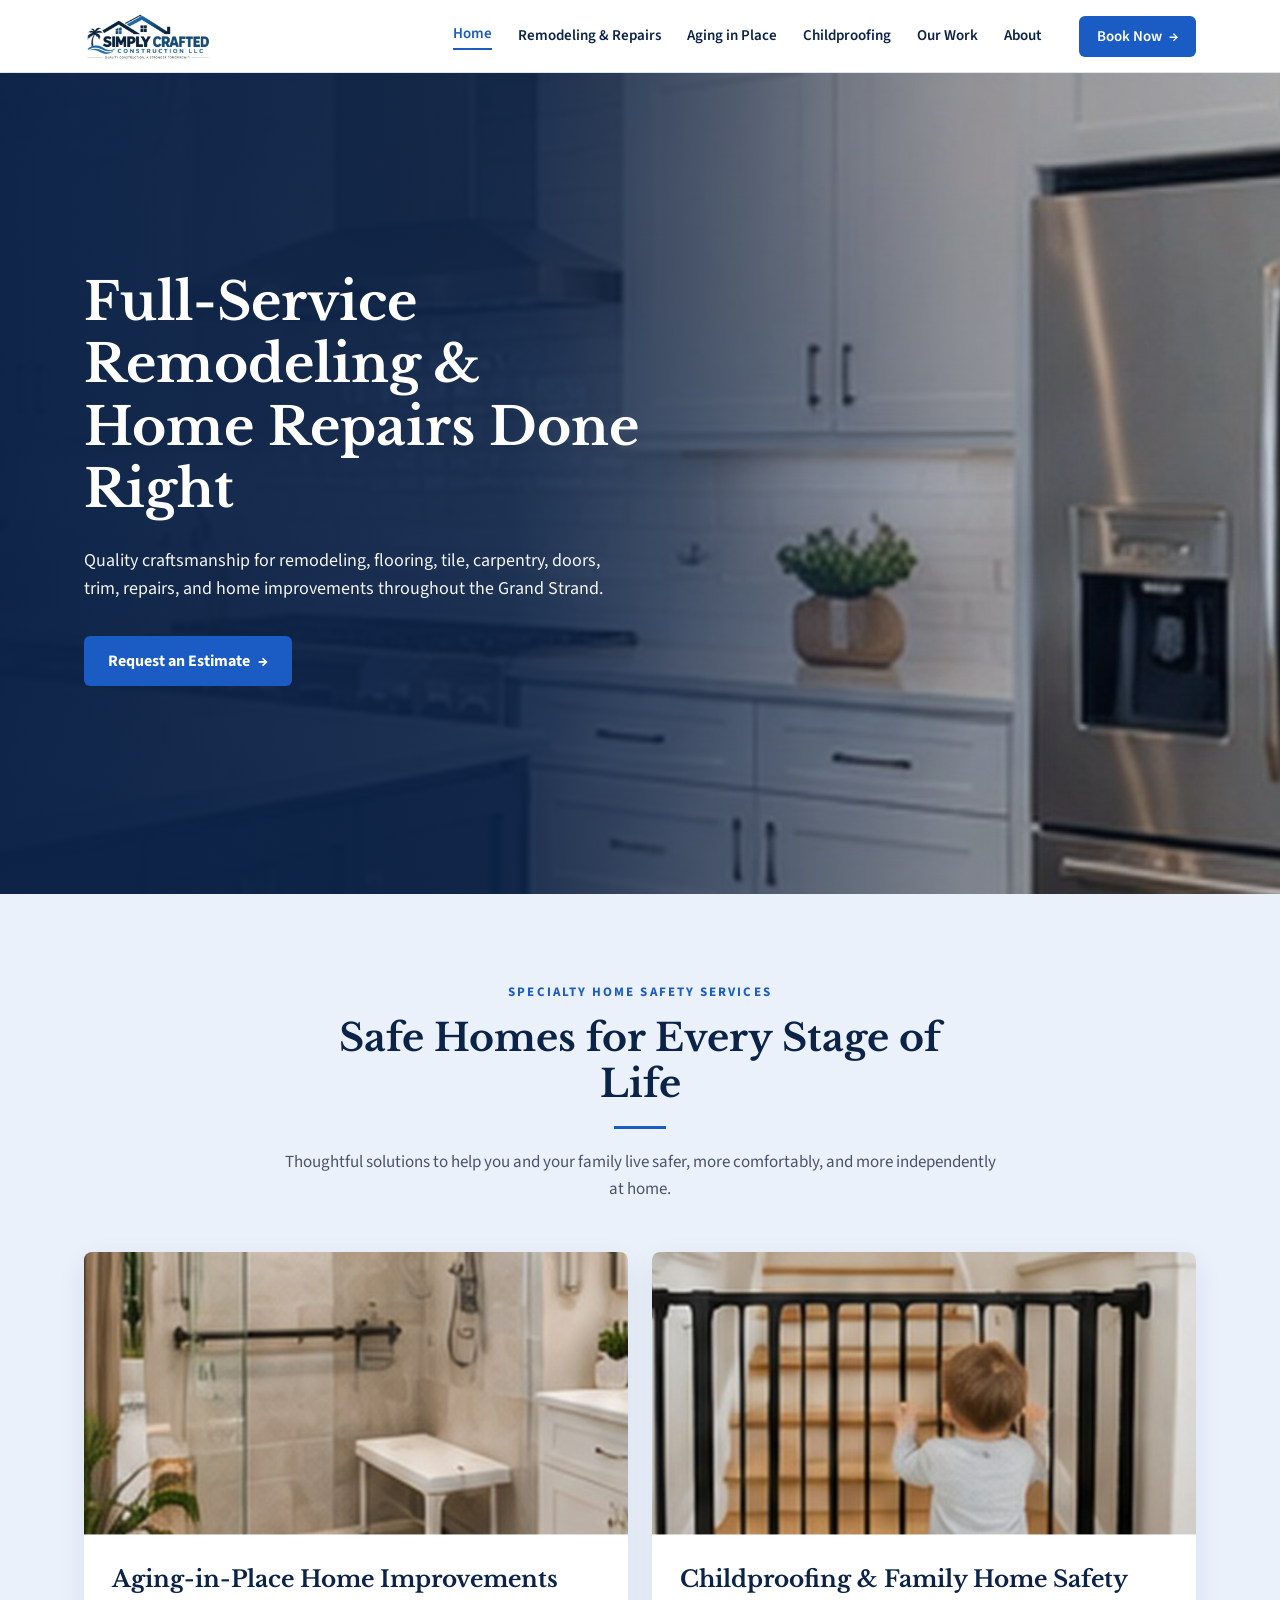
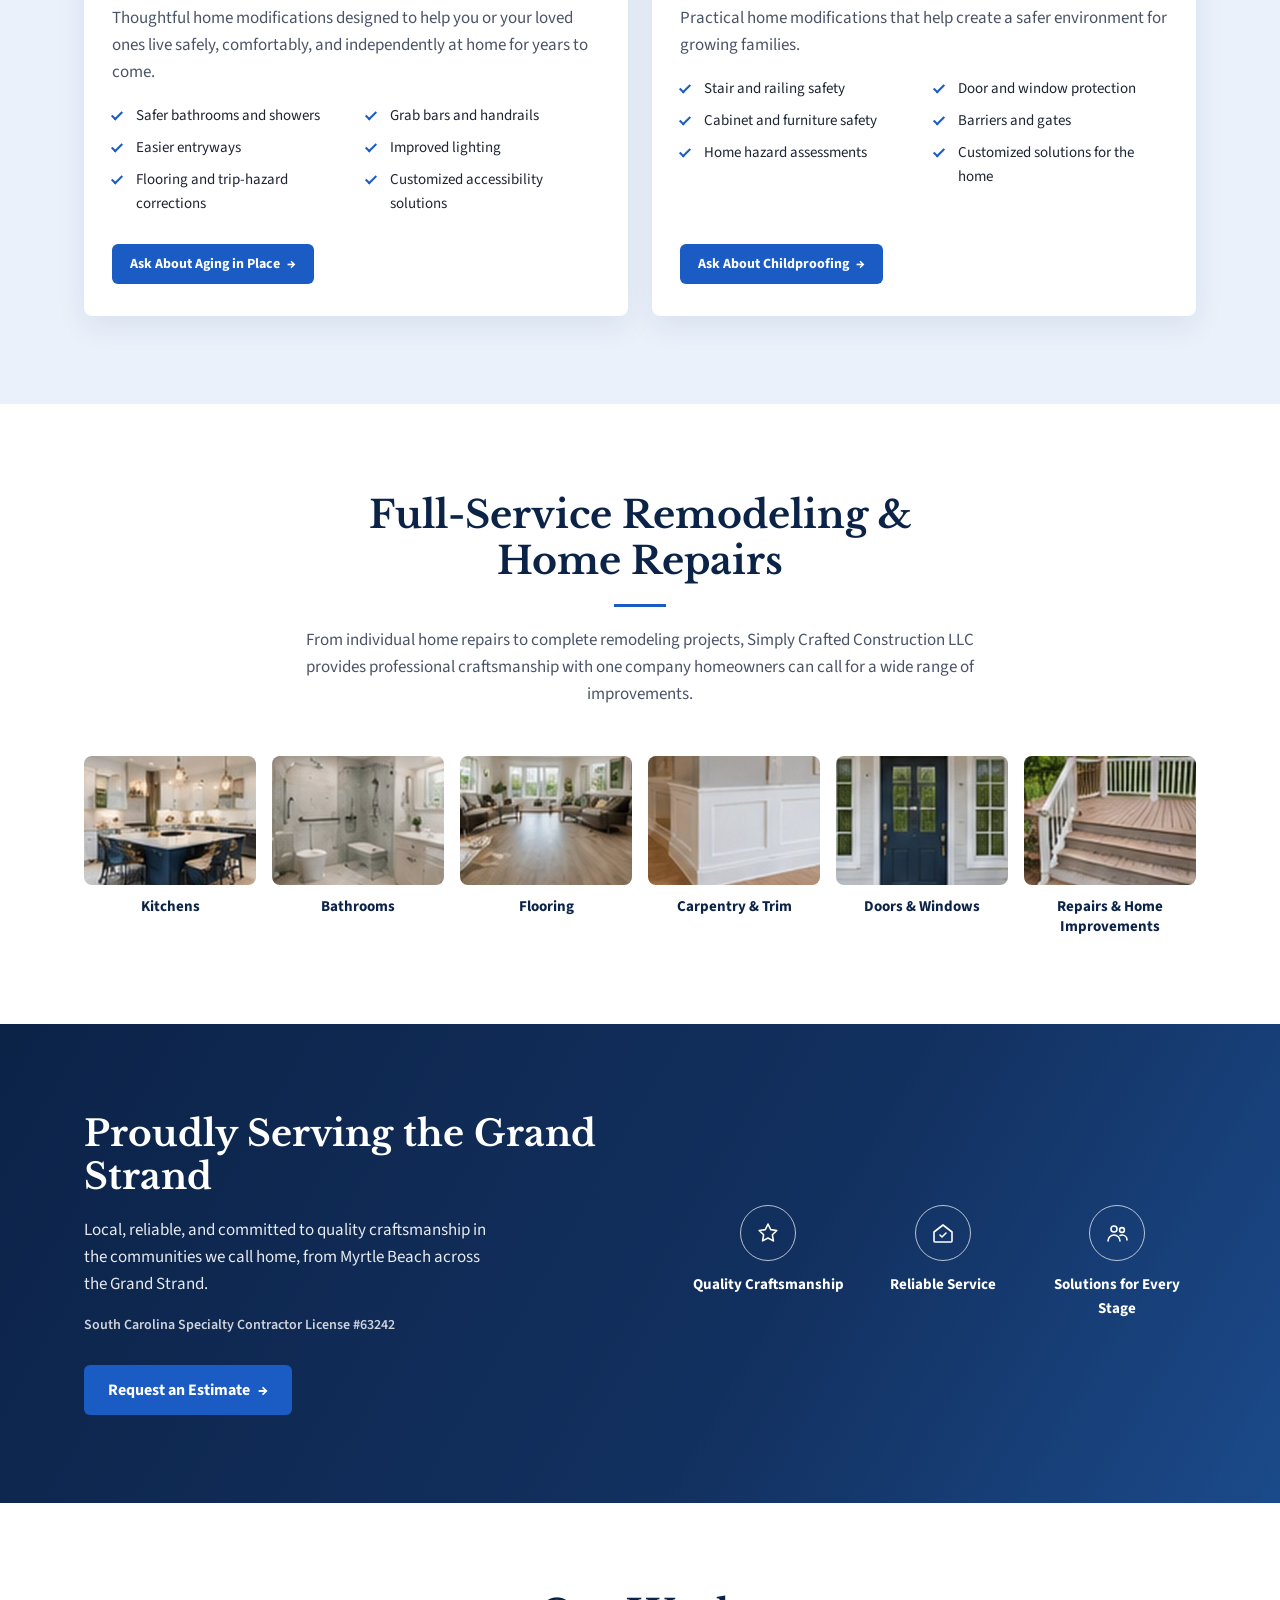
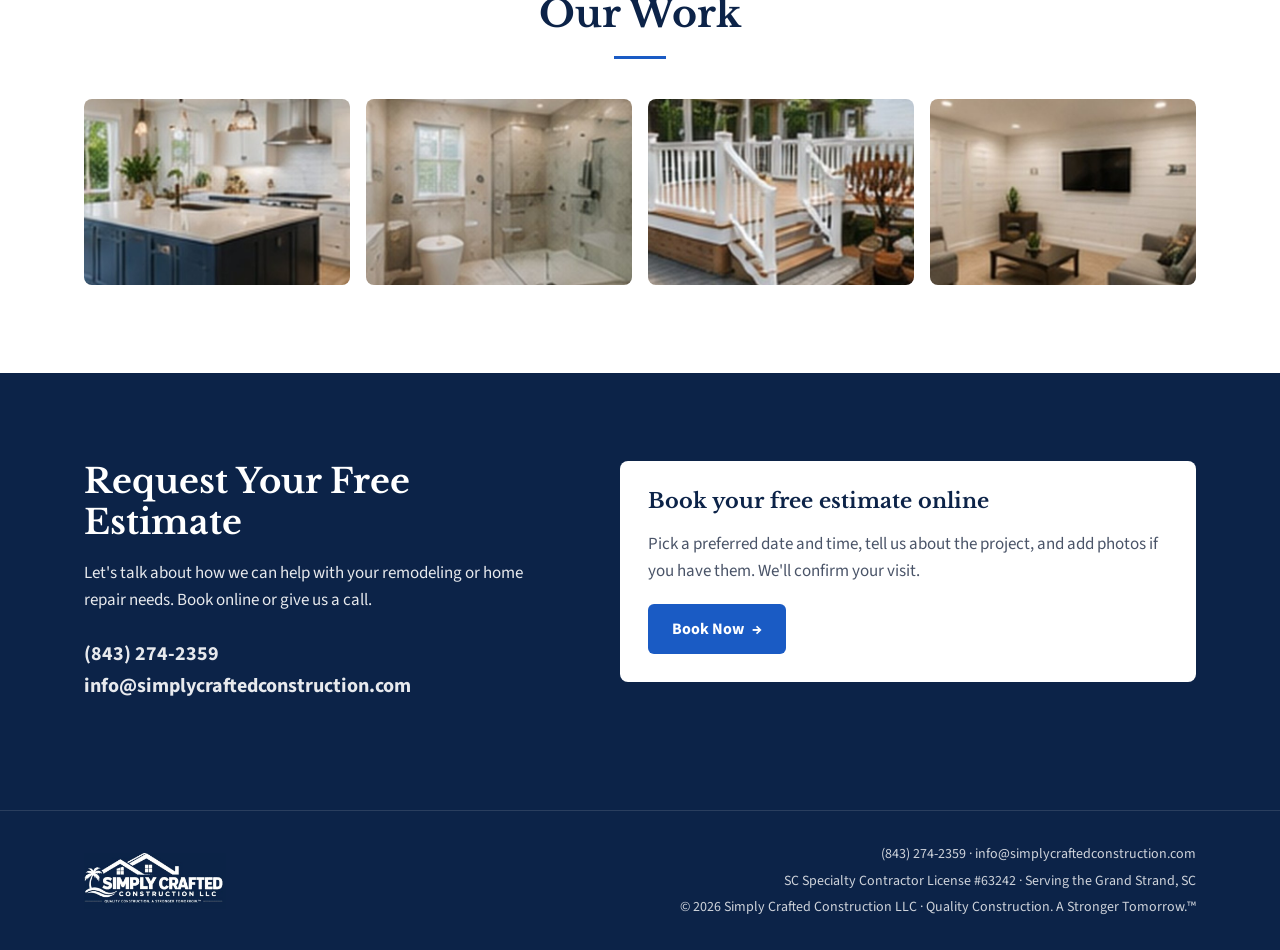
==== index.html @ ad29f920 "Add Book Now page linking to DripJobs form; replace broken email-app estimate form Co-Authored-By: C" ====
<!doctype html>
<html lang="en">
<head>
<meta charset="utf-8">
<meta name="viewport" content="width=device-width, initial-scale=1">
<title>Simply Crafted Construction LLC | Remodeling &amp; Home Repairs | Grand Strand, SC</title>
<meta name="description" content="Full-service remodeling, home repairs, aging-in-place modifications and childproofing throughout the Grand Strand, SC. Request a free estimate from Simply Crafted Construction LLC.">
<link rel="icon" href="images/logo.png">
<link rel="preconnect" href="https://fonts.googleapis.com">
<link rel="preconnect" href="https://fonts.gstatic.com" crossorigin>
<link href="https://fonts.googleapis.com/css2?family=Libre+Baskerville:wght@400;700&family=Source+Sans+3:wght@400;600;700&display=swap" rel="stylesheet">
<link rel="stylesheet" href="styles.css">
</head>
<body>

<header class="site-header">
  <div class="wrap header-inner">
    <a href="#top" class="brand" aria-label="Simply Crafted Construction LLC home">
      <img src="images/logo.png" alt="Simply Crafted Construction LLC" width="138" height="57">
    </a>
    <button class="menu-toggle" aria-expanded="false" aria-controls="site-nav" aria-label="Open menu">
      <span></span><span></span><span></span>
    </button>
    <nav id="site-nav" class="site-nav">
      <a href="#top" class="active">Home</a>
      <a href="#services">Remodeling &amp; Repairs</a>
      <a href="#aging">Aging in Place</a>
      <a href="#childproofing">Childproofing</a>
      <a href="#work">Our Work</a>
      <a href="#about">About</a>
      <a href="book.html" class="btn btn-sm nav-cta">Book Now <span aria-hidden="true">→</span></a>
    </nav>
  </div>
</header>

<main id="top">

  <section class="hero">
    <div class="wrap hero-inner">
      <h1>Full-Service Remodeling &amp; Home Repairs Done Right</h1>
      <p>Quality craftsmanship for remodeling, flooring, tile, carpentry, doors, trim, repairs, and home improvements throughout the Grand Strand.</p>
      <a href="book.html" class="btn">Request an Estimate <span aria-hidden="true">→</span></a>
    </div>
  </section>

  <section class="safety">
    <div class="wrap">
      <p class="eyebrow">Specialty Home Safety Services</p>
      <h2 class="section-title">Safe Homes for Every Stage of Life</h2>
      <p class="lede">Thoughtful solutions to help you and your family live safer, more comfortably, and more independently at home.</p>

      <div class="cards">
        <article class="card" id="aging">
          <img src="images/aging.jpg" alt="Accessible bathroom with grab bar and shower bench" loading="lazy">
          <div class="card-body">
            <h3>Aging-in-Place Home Improvements</h3>
            <p>Thoughtful home modifications designed to help you or your loved ones live safely, comfortably, and independently at home for years to come.</p>
            <ul class="checks">
              <li>Safer bathrooms and showers</li>
              <li>Grab bars and handrails</li>
              <li>Easier entryways</li>
              <li>Improved lighting</li>
              <li>Flooring and trip-hazard corrections</li>
              <li>Customized accessibility solutions</li>
            </ul>
            <a href="book.html" class="btn btn-sm" data-service="Aging in Place">Ask About Aging in Place <span aria-hidden="true">→</span></a>
          </div>
        </article>

        <article class="card" id="childproofing">
          <img src="images/childproof.jpg" alt="Toddler at a safety gate at the bottom of a staircase" loading="lazy">
          <div class="card-body">
            <h3>Childproofing &amp; Family Home Safety</h3>
            <p>Practical home modifications that help create a safer environment for growing families.</p>
            <ul class="checks">
              <li>Stair and railing safety</li>
              <li>Door and window protection</li>
              <li>Cabinet and furniture safety</li>
              <li>Barriers and gates</li>
              <li>Home hazard assessments</li>
              <li>Customized solutions for the home</li>
            </ul>
            <a href="book.html" class="btn btn-sm" data-service="Childproofing">Ask About Childproofing <span aria-hidden="true">→</span></a>
          </div>
        </article>
      </div>
    </div>
  </section>

  <section class="services" id="services">
    <div class="wrap">
      <h2 class="section-title">Full-Service Remodeling &amp; Home Repairs</h2>
      <p class="lede">From individual home repairs to complete remodeling projects, Simply Crafted Construction LLC provides professional craftsmanship with one company homeowners can call for a wide range of improvements.</p>
      <ul class="tiles">
        <li><img src="images/kitchens.jpg" alt="" loading="lazy"><span>Kitchens</span></li>
        <li><img src="images/bathrooms.jpg" alt="" loading="lazy"><span>Bathrooms</span></li>
        <li><img src="images/flooring.jpg" alt="" loading="lazy"><span>Flooring</span></li>
        <li><img src="images/carpentry.jpg" alt="" loading="lazy"><span>Carpentry &amp; Trim</span></li>
        <li><img src="images/doors.jpg" alt="" loading="lazy"><span>Doors &amp; Windows</span></li>
        <li><img src="images/repairs.jpg" alt="" loading="lazy"><span>Repairs &amp; Home Improvements</span></li>
      </ul>
    </div>
  </section>

  <section class="area" id="about">
    <div class="wrap area-inner">
      <div>
        <h2>Proudly Serving the Grand Strand</h2>
        <p>Local, reliable, and committed to quality craftsmanship in the communities we call home, from Myrtle Beach across the Grand Strand.</p>
        <p class="license">South Carolina Specialty Contractor License #63242</p>
        <a href="book.html" class="btn">Request an Estimate <span aria-hidden="true">→</span></a>
      </div>
      <ul class="values">
        <li>
          <span class="icon"><svg viewBox="0 0 24 24" aria-hidden="true"><path d="M12 3l2.7 5.6 6.1.9-4.4 4.3 1 6.1L12 17l-5.4 2.9 1-6.1-4.4-4.3 6.1-.9z"/></svg></span>
          Quality Craftsmanship
        </li>
        <li>
          <span class="icon"><svg viewBox="0 0 24 24" aria-hidden="true"><path d="M3 11l9-7 9 7v9a1 1 0 0 1-1 1H4a1 1 0 0 1-1-1z"/><path d="M9 14l2 2 4-4"/></svg></span>
          Reliable Service
        </li>
        <li>
          <span class="icon"><svg viewBox="0 0 24 24" aria-hidden="true"><circle cx="9" cy="8" r="3"/><circle cx="17" cy="9" r="2.4"/><path d="M3 20c0-3.3 2.7-6 6-6s6 2.7 6 6"/><path d="M15 14.5c.6-.3 1.3-.5 2-.5 2.8 0 5 2.2 5 5"/></svg></span>
          Solutions for Every Stage
        </li>
      </ul>
    </div>
  </section>

  <section class="work" id="work">
    <div class="wrap">
      <h2 class="section-title">Our Work</h2>
      <!-- Replace these with real Simply Crafted project photos before running ads. -->
      <div class="gallery">
        <img src="images/work1.jpg" alt="Kitchen remodel with navy island" loading="lazy">
        <img src="images/work2.jpg" alt="Bathroom with walk-in glass shower" loading="lazy">
        <img src="images/work3.jpg" alt="Porch and deck with white railings" loading="lazy">
        <img src="images/work4.jpg" alt="Living room with shiplap accent wall" loading="lazy">
      </div>
    </div>
  </section>

  <section class="estimate" id="estimate">
    <div class="wrap estimate-inner">
      <div class="estimate-copy">
        <h2>Request Your Free Estimate</h2>
        <p>Let's talk about how we can help with your remodeling or home repair needs. Book online or give us a call.</p>
        <p class="contact-line">
          <a href="tel:8432742359" class="contact-phone">(843) 274-2359</a><br>
          <a href="mailto:info@simplycraftedconstruction.com" class="contact-email">info@simplycraftedconstruction.com</a>
        </p>
      </div>
      <div class="estimate-form book-cta">
        <h3>Book your free estimate online</h3>
        <p>Pick a preferred date and time, tell us about the project, and add photos if you have them. We'll confirm your visit.</p>
        <a href="book.html" class="btn full">Book Now <span aria-hidden="true">→</span></a>
      </div>
    </div>
  </section>

</main>

<footer class="site-footer">
  <div class="wrap footer-inner">
    <img src="images/logo-white.png" alt="Simply Crafted Construction LLC" width="168" height="66">
    <div class="footer-text">
      <p><a href="tel:8432742359"><span class="contact-phone-text">(843) 274-2359</span></a> · <a href="mailto:info@simplycraftedconstruction.com"><span class="contact-email-text">info@simplycraftedconstruction.com</span></a></p>
      <p>SC Specialty Contractor License #63242 · Serving the Grand Strand, SC</p>
      <p>© <span id="year">2026</span> Simply Crafted Construction LLC · Quality Construction. A Stronger Tomorrow.™</p>
    </div>
  </div>
</footer>

<script>
  // ===== Edit these two lines with the real contact info =====
  const BUSINESS_PHONE = "(843) 274-2359";
  const BUSINESS_EMAIL = "info@simplycraftedconstruction.com";
  // ===========================================================

  document.querySelectorAll(".contact-phone").forEach(a => { a.textContent = BUSINESS_PHONE; a.href = "tel:" + BUSINESS_PHONE.replace(/[^\d+]/g, ""); });
  document.querySelectorAll(".contact-email").forEach(a => { a.textContent = BUSINESS_EMAIL; a.href = "mailto:" + BUSINESS_EMAIL; });
  document.querySelectorAll(".contact-phone-text").forEach(s => s.textContent = BUSINESS_PHONE);
  document.querySelectorAll(".contact-email-text").forEach(s => s.textContent = BUSINESS_EMAIL);
  document.getElementById("year").textContent = new Date().getFullYear();

  // Mobile menu
  const toggle = document.querySelector(".menu-toggle");
  const nav = document.getElementById("site-nav");
  toggle.addEventListener("click", () => {
    const open = nav.classList.toggle("open");
    toggle.setAttribute("aria-expanded", open);
  });
  nav.querySelectorAll("a").forEach(a => a.addEventListener("click", () => {
    nav.classList.remove("open"); toggle.setAttribute("aria-expanded", false);
  }));

</script>
</body>
</html>
---- styles.css ----
:root {
  --navy: #0c2348;
  --navy-2: #12305f;
  --blue: #1a5bc4;
  --ink: #1d2433;
  --muted: #4a5468;
  --tint: #eaf1fb;
  --line: #dde4ef;
  --white: #fff;
  --radius: 8px;
  --serif: "Libre Baskerville", Georgia, serif;
  --sans: "Source Sans 3", system-ui, -apple-system, "Segoe UI", sans-serif;
}
*, *::before, *::after { box-sizing: border-box; }
html { scroll-behavior: smooth; scroll-padding-top: 80px; }
body { margin: 0; font-family: var(--sans); color: var(--ink); background: var(--white); font-size: 17px; line-height: 1.6; }
img { max-width: 100%; display: block; }
h1, h2, h3 { font-family: var(--serif); color: var(--navy); line-height: 1.2; margin: 0 0 .5em; }
a { color: var(--blue); }
.wrap { max-width: 1160px; margin: 0 auto; padding: 0 24px; }

/* Buttons */
.btn { display: inline-flex; align-items: center; justify-content: center; gap: .5em; background: var(--blue); color: var(--white); font-weight: 700; text-decoration: none; padding: 14px 24px; border-radius: 6px; border: 0; font: 700 16px var(--sans); cursor: pointer; transition: background .15s, transform .15s; }
.btn:hover { background: #134aa3; transform: translateY(-1px); }
.btn-sm { padding: 10px 18px; font-size: 14px; }

/* Header */
.site-header { position: sticky; top: 0; z-index: 50; background: var(--white); border-bottom: 1px solid var(--line); }
.header-inner { display: flex; align-items: center; justify-content: space-between; height: 72px; }
.brand img { height: 54px; width: auto; }
.site-nav { display: flex; align-items: center; gap: 26px; }
.site-nav a { color: var(--navy); text-decoration: none; font-weight: 600; font-size: 15px; }
.site-nav a:not(.btn):hover, .site-nav a.active { color: var(--blue); }
.site-nav a.active { box-shadow: inset 0 -2px 0 var(--blue); padding-bottom: 4px; }
.site-nav .nav-cta { color: var(--white); margin-left: 12px; }
.menu-toggle { display: none; background: none; border: 0; padding: 8px; cursor: pointer; }
.menu-toggle span { display: block; width: 24px; height: 2px; background: var(--navy); margin: 5px 0; }

/* Hero */
.hero { position: relative; color: var(--white); background: var(--navy) url(images/hero.jpg) right center / cover no-repeat; }
.hero::before { content: ""; position: absolute; inset: 0; background: linear-gradient(90deg, rgba(12,35,72,.96) 0%, rgba(12,35,72,.85) 40%, rgba(12,35,72,.25) 75%, rgba(12,35,72,.1) 100%); }
.hero-inner { position: relative; padding: 110px 24px 120px; }
.hero h1 { color: var(--white); font-size: clamp(34px, 5vw, 52px); max-width: 560px; }
.hero p { max-width: 520px; font-size: 18px; margin: 0 0 32px; opacity: .95; }

/* Section shared */
section { padding: 88px 0; }
.eyebrow { text-align: center; text-transform: uppercase; letter-spacing: .16em; color: var(--blue); font-weight: 700; font-size: 13px; margin: 0 0 12px; }
.section-title { text-align: center; font-size: clamp(28px, 3.6vw, 38px); max-width: 640px; margin: 0 auto 20px; }
.section-title::after { content: ""; display: block; width: 52px; height: 3px; background: var(--blue); margin: 20px auto 0; }
.lede { text-align: center; color: var(--muted); max-width: 720px; margin: 0 auto 48px; }

/* Safety cards */
.safety { background: var(--tint); }
.cards { display: grid; grid-template-columns: 1fr 1fr; gap: 24px; }
.card { background: var(--white); border-radius: var(--radius); overflow: hidden; box-shadow: 0 10px 30px rgba(12,35,72,.08); display: flex; flex-direction: column; }
.card img { aspect-ratio: 19 / 10; object-fit: cover; width: 100%; }
.card-body { padding: 28px 28px 32px; display: flex; flex-direction: column; flex: 1; }
.card h3 { font-size: 23px; }
.card p { color: var(--muted); margin: 0 0 18px; }
.checks { list-style: none; padding: 0; margin: 0 0 28px; display: grid; grid-template-columns: 1fr 1fr; gap: 8px 20px; font-size: 15px; }
.checks li { padding-left: 24px; position: relative; }
.checks li::before { content: ""; position: absolute; left: 2px; top: 5px; width: 6px; height: 11px; border: solid var(--blue); border-width: 0 2px 2px 0; transform: rotate(45deg); }
.card .btn { align-self: flex-start; margin-top: auto; }

/* Service tiles */
.tiles { list-style: none; padding: 0; margin: 0; display: grid; grid-template-columns: repeat(6, 1fr); gap: 16px; }
.tiles li { text-align: center; font-weight: 700; color: var(--navy); font-size: 15px; line-height: 1.3; }
.tiles img { aspect-ratio: 4 / 3; object-fit: cover; width: 100%; border-radius: var(--radius); margin-bottom: 12px; }

/* Area band */
.area { background: linear-gradient(120deg, var(--navy) 0%, var(--navy-2) 60%, #1b4a8a 100%); color: var(--white); }
.area-inner { display: grid; grid-template-columns: 1.1fr 1fr; gap: 48px; align-items: center; }
.area h2 { color: var(--white); font-size: clamp(28px, 3.6vw, 36px); }
.area p { opacity: .9; margin: 0 0 28px; max-width: 420px; }
.values { list-style: none; padding: 0; margin: 0; display: grid; grid-template-columns: repeat(3, 1fr); gap: 16px; text-align: center; font-weight: 700; font-size: 15px; }
.values .icon { width: 56px; height: 56px; margin: 0 auto 12px; border: 1.5px solid rgba(255,255,255,.7); border-radius: 50%; display: grid; place-items: center; }
.values svg { width: 24px; height: 24px; fill: none; stroke: var(--white); stroke-width: 1.6; stroke-linejoin: round; stroke-linecap: round; }

/* Gallery */
.gallery { display: grid; grid-template-columns: repeat(4, 1fr); gap: 16px; margin-top: 40px; }
.gallery img { aspect-ratio: 10 / 7; object-fit: cover; width: 100%; border-radius: var(--radius); }

/* Estimate */
.estimate { background: var(--navy); color: var(--white); }
.estimate-inner { display: grid; grid-template-columns: 1fr 1.2fr; gap: 56px; align-items: start; }
.estimate h2 { color: var(--white); font-size: clamp(28px, 3.4vw, 34px); }
.estimate-copy p { opacity: .9; }
.contact-line { font-size: 20px; font-weight: 700; margin-top: 24px; }
.contact-line a { color: var(--white); text-decoration: none; }
.estimate-form { background: var(--white); color: var(--ink); border-radius: var(--radius); padding: 28px; display: grid; grid-template-columns: 1fr 1fr; gap: 16px; }
.estimate-form label { display: flex; flex-direction: column; gap: 6px; font-weight: 600; font-size: 14px; color: var(--navy); }
.estimate-form .full { grid-column: 1 / -1; }
.estimate-form input, .estimate-form select, .estimate-form textarea { font: 16px var(--sans); padding: 11px 12px; border: 1px solid var(--line); border-radius: 6px; background: #fbfcfe; color: var(--ink); }
.estimate-form input:focus, .estimate-form select:focus, .estimate-form textarea:focus { outline: 2px solid var(--blue); border-color: var(--blue); }

/* Footer */
.site-footer { background: var(--navy); color: rgba(255,255,255,.8); border-top: 1px solid rgba(255,255,255,.12); padding: 32px 0; font-size: 14px; }
.footer-inner { display: flex; align-items: center; justify-content: space-between; gap: 24px; flex-wrap: wrap; }
.footer-inner img { height: 56px; width: auto; }
.footer-inner p { margin: 0; }

/* Responsive */
@media (max-width: 1000px) {
  .menu-toggle { display: block; }
  .site-nav { position: absolute; top: 72px; left: 0; right: 0; background: var(--white); flex-direction: column; align-items: stretch; gap: 0; padding: 8px 24px 20px; border-bottom: 1px solid var(--line); display: none; }
  .site-nav.open { display: flex; }
  .site-nav a { padding: 12px 0; border-bottom: 1px solid var(--line); }
  .site-nav a.active { box-shadow: none; }
  .site-nav .nav-cta { margin: 14px 0 0; border: 0; }
  .tiles { grid-template-columns: repeat(3, 1fr); }
  .gallery { grid-template-columns: repeat(2, 1fr); }
  .area-inner, .estimate-inner { grid-template-columns: 1fr; gap: 40px; }
}
@media (max-width: 700px) {
  body { font-size: 16px; }
  .wrap { padding: 0 16px; }
  section { padding: 64px 0; }
  .hero-inner { padding: 72px 16px 80px; }
  .hero::before { background: rgba(12,35,72,.82); }
  .cards { grid-template-columns: 1fr; }
  .checks { grid-template-columns: 1fr; }
  .tiles { grid-template-columns: repeat(2, 1fr); }
  .values { grid-template-columns: 1fr; gap: 24px; }
  .estimate-form { grid-template-columns: 1fr; padding: 20px; }
  .footer-inner { flex-direction: column; text-align: center; }
}

.area .license { font-size: 14px; font-weight: 600; opacity: .8; margin-top: -12px; }
.site-footer a { color: inherit; text-decoration: none; }
.footer-text { text-align: right; display: grid; gap: 4px; }
@media (max-width: 700px) { .footer-text { text-align: center; } }

/* Book Now */
.estimate-form.book-cta{display:block}
.book-cta h3{font-family:var(--serif);color:var(--navy);font-size:1.3rem;margin-bottom:8px}
.book-cta p{color:var(--muted);margin-bottom:18px}
.book-hero{background:var(--navy);color:#fff;padding:56px 0 44px}
.book-hero h1{color:#fff;font-family:var(--serif);font-size:clamp(1.9rem,4vw,2.6rem);line-height:1.15;margin-bottom:12px}
.book-hero p{color:#d3dcec;max-width:600px}
.book-steps{display:grid;grid-template-columns:repeat(3,1fr);gap:16px;margin-top:28px}
.book-steps div{background:rgba(255,255,255,.08);border-left:4px solid var(--blue);border-radius:6px;padding:16px;color:#e6ecf6}
.book-steps b{display:block;color:#fff;font-size:1.05rem;margin-bottom:4px}
.book-main{padding:48px 0 64px;background:var(--tint)}
.book-card{background:#fff;border:1px solid var(--line);border-radius:var(--radius);padding:32px;max-width:720px;margin:0 auto;text-align:center}
.book-card h2{font-family:var(--serif);color:var(--navy);margin-bottom:10px}
.book-card p{color:var(--muted);margin-bottom:22px}
.book-card .small{font-size:.92rem;margin:18px 0 0}
@media(max-width:760px){.book-steps{grid-template-columns:1fr}.book-card{padding:24px 18px}}
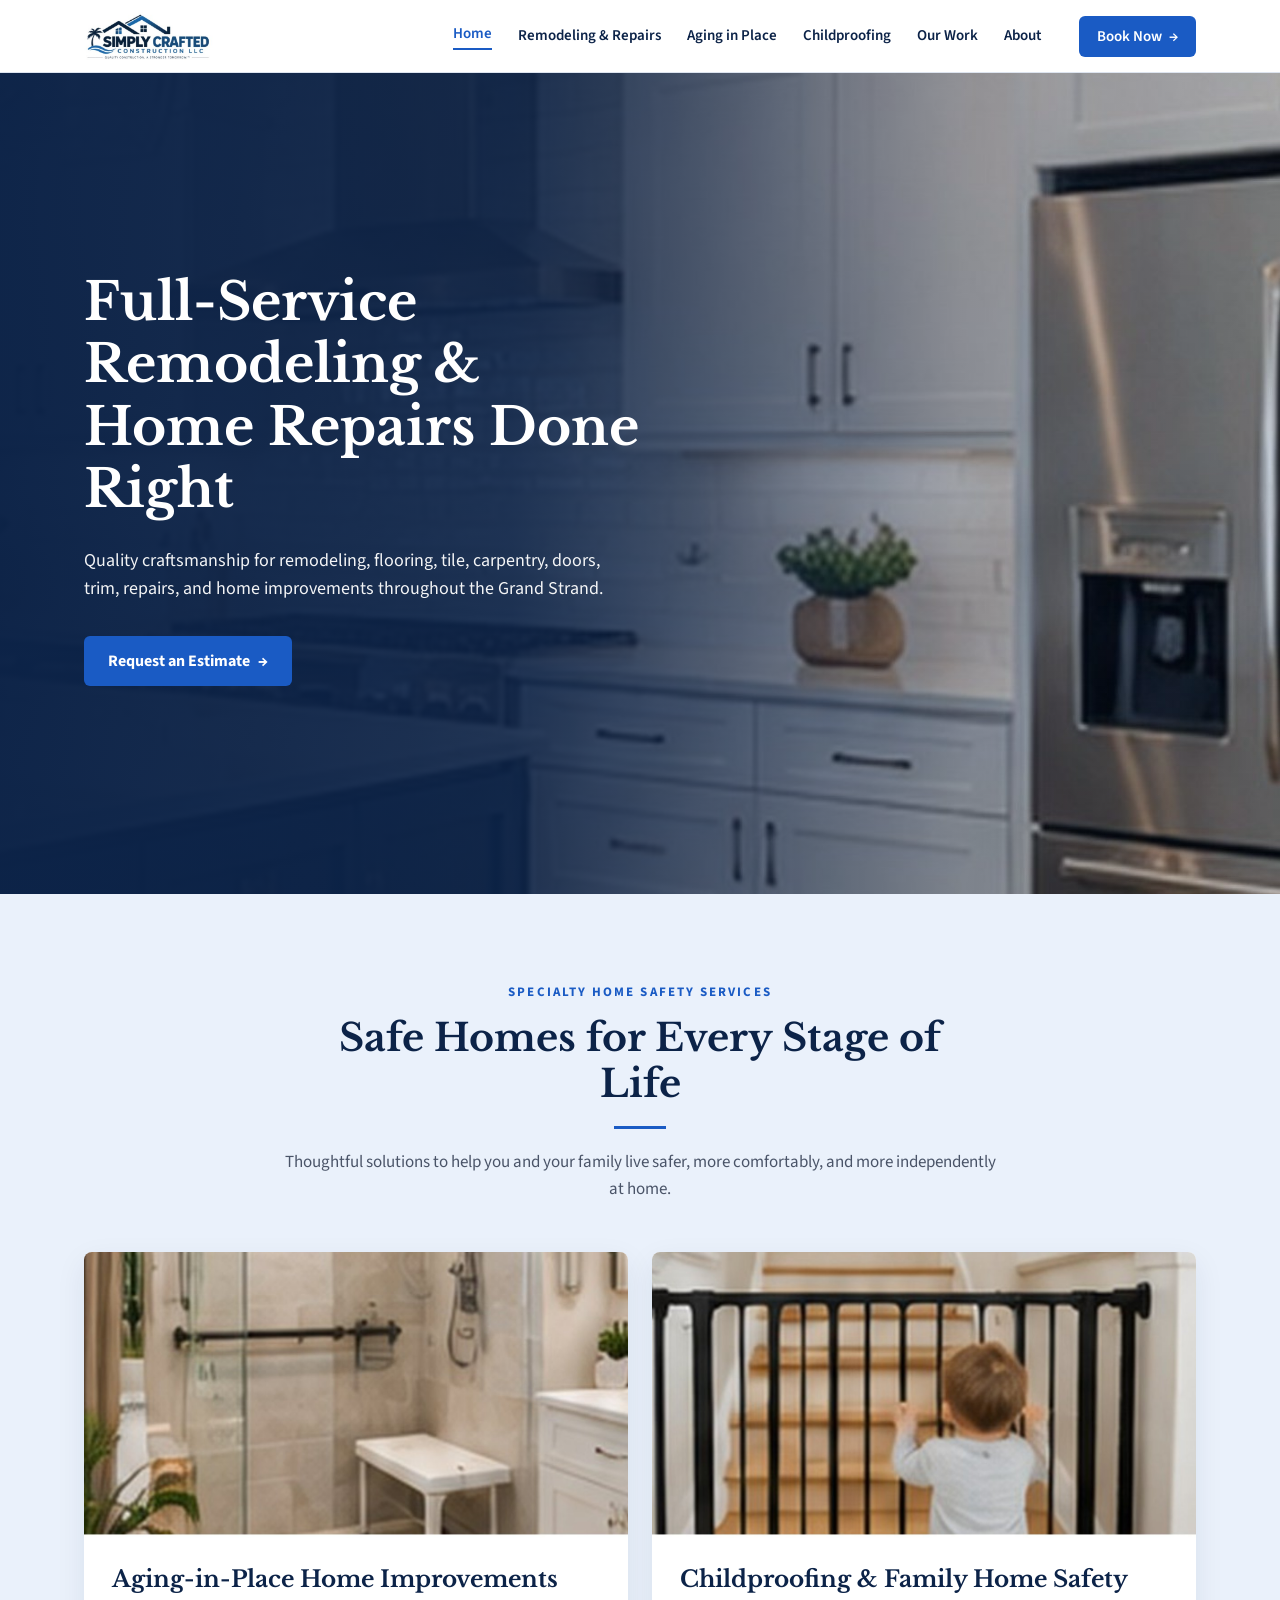
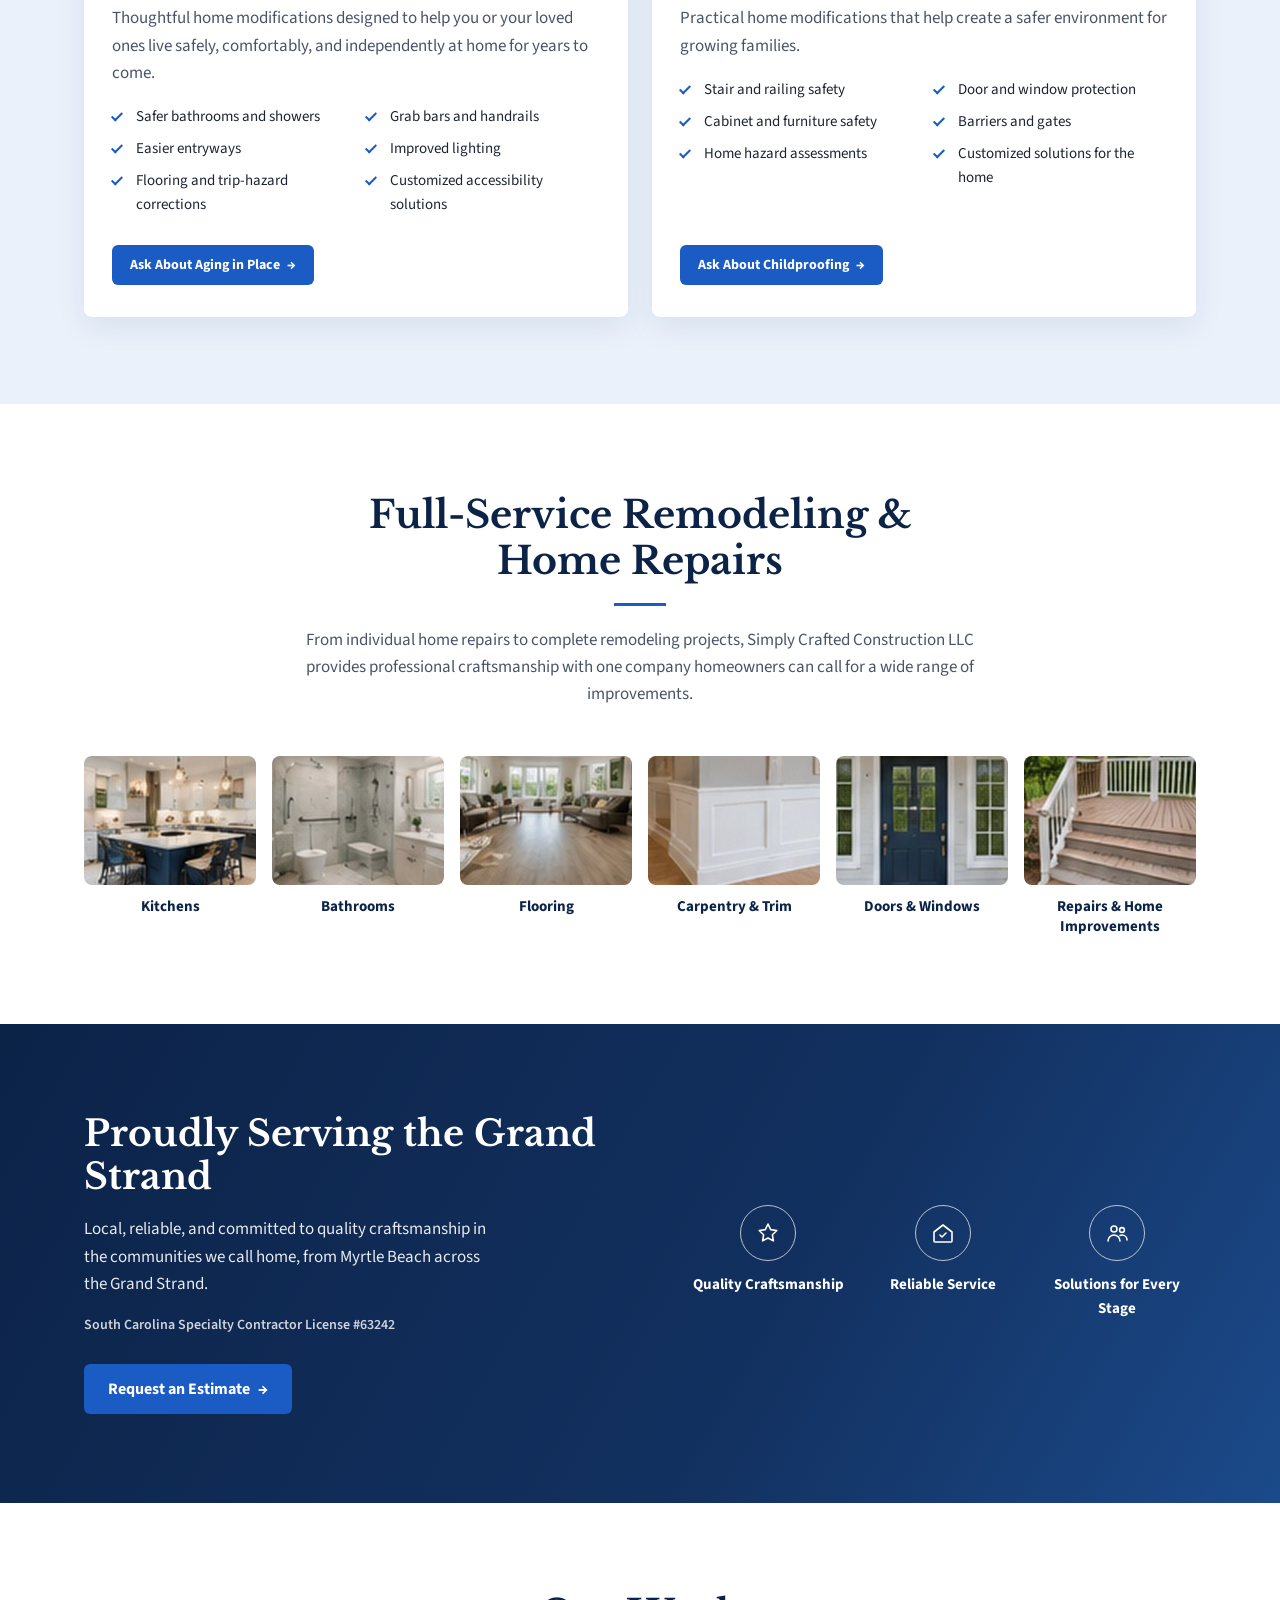
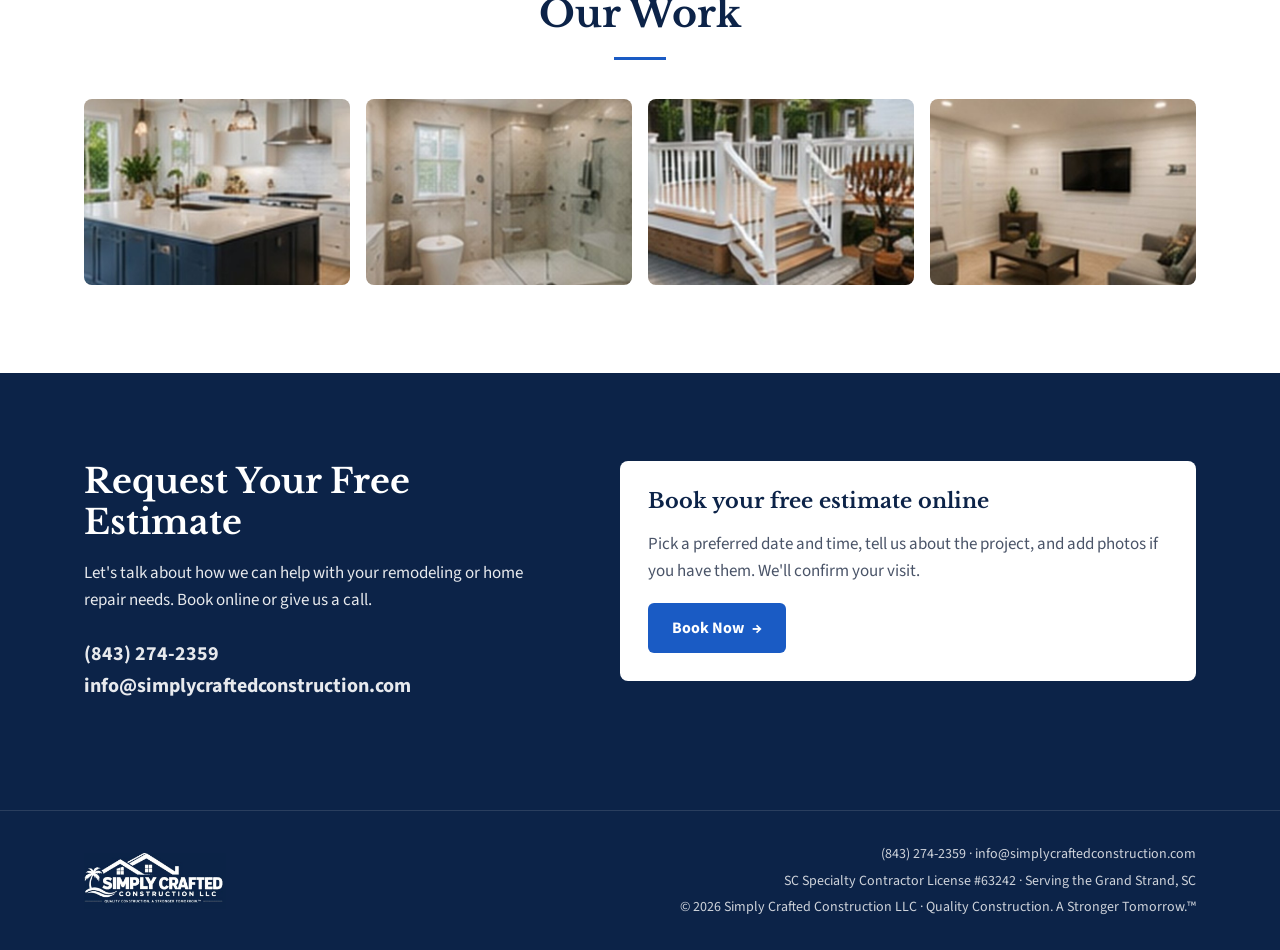
==== commit be24ac2d: "Add scroll animations: sections, photos and cards bounce into place on scroll Respects reduce-motion" ====
--- a/index.html
+++ b/index.html
@@ -10,6 +10,14 @@
 <link rel="preconnect" href="https://fonts.gstatic.com" crossorigin>
 <link href="https://fonts.googleapis.com/css2?family=Libre+Baskerville:wght@400;700&family=Source+Sans+3:wght@400;600;700&display=swap" rel="stylesheet">
 <link rel="stylesheet" href="styles.css">
+<script>
+  // Turn on scroll animations only if supported and the visitor allows motion.
+  if ("IntersectionObserver" in window && !matchMedia("(prefers-reduced-motion: reduce)").matches) {
+    document.documentElement.classList.add("reveal-on");
+    setTimeout(function () { if (!window.__revealReady) document.documentElement.classList.remove("reveal-on"); }, 3000);
+  }
+</script>
+<script src="reveal.js" defer></script>
 </head>
 <body>
 
@@ -37,20 +45,20 @@
 
   <section class="hero">
     <div class="wrap hero-inner">
-      <h1>Full-Service Remodeling &amp; Home Repairs Done Right</h1>
-      <p>Quality craftsmanship for remodeling, flooring, tile, carpentry, doors, trim, repairs, and home improvements throughout the Grand Strand.</p>
-      <a href="book.html" class="btn">Request an Estimate <span aria-hidden="true">→</span></a>
+      <h1 data-reveal>Full-Service Remodeling &amp; Home Repairs Done Right</h1>
+      <p data-reveal>Quality craftsmanship for remodeling, flooring, tile, carpentry, doors, trim, repairs, and home improvements throughout the Grand Strand.</p>
+      <div data-reveal><a href="book.html" class="btn">Request an Estimate <span aria-hidden="true">→</span></a></div>
     </div>
   </section>
 
   <section class="safety">
     <div class="wrap">
-      <p class="eyebrow">Specialty Home Safety Services</p>
-      <h2 class="section-title">Safe Homes for Every Stage of Life</h2>
-      <p class="lede">Thoughtful solutions to help you and your family live safer, more comfortably, and more independently at home.</p>
+      <p class="eyebrow" data-reveal>Specialty Home Safety Services</p>
+      <h2 class="section-title" data-reveal>Safe Homes for Every Stage of Life</h2>
+      <p class="lede" data-reveal>Thoughtful solutions to help you and your family live safer, more comfortably, and more independently at home.</p>
 
       <div class="cards">
-        <article class="card" id="aging">
+        <article class="card" id="aging" data-reveal="left">
           <img src="images/aging.jpg" alt="Accessible bathroom with grab bar and shower bench" loading="lazy">
           <div class="card-body">
             <h3>Aging-in-Place Home Improvements</h3>
@@ -67,7 +75,7 @@
           </div>
         </article>
 
-        <article class="card" id="childproofing">
+        <article class="card" id="childproofing" data-reveal="right">
           <img src="images/childproof.jpg" alt="Toddler at a safety gate at the bottom of a staircase" loading="lazy">
           <div class="card-body">
             <h3>Childproofing &amp; Family Home Safety</h3>
@@ -89,37 +97,37 @@
 
   <section class="services" id="services">
     <div class="wrap">
-      <h2 class="section-title">Full-Service Remodeling &amp; Home Repairs</h2>
-      <p class="lede">From individual home repairs to complete remodeling projects, Simply Crafted Construction LLC provides professional craftsmanship with one company homeowners can call for a wide range of improvements.</p>
+      <h2 class="section-title" data-reveal>Full-Service Remodeling &amp; Home Repairs</h2>
+      <p class="lede" data-reveal>From individual home repairs to complete remodeling projects, Simply Crafted Construction LLC provides professional craftsmanship with one company homeowners can call for a wide range of improvements.</p>
       <ul class="tiles">
-        <li><img src="images/kitchens.jpg" alt="" loading="lazy"><span>Kitchens</span></li>
-        <li><img src="images/bathrooms.jpg" alt="" loading="lazy"><span>Bathrooms</span></li>
-        <li><img src="images/flooring.jpg" alt="" loading="lazy"><span>Flooring</span></li>
-        <li><img src="images/carpentry.jpg" alt="" loading="lazy"><span>Carpentry &amp; Trim</span></li>
-        <li><img src="images/doors.jpg" alt="" loading="lazy"><span>Doors &amp; Windows</span></li>
-        <li><img src="images/repairs.jpg" alt="" loading="lazy"><span>Repairs &amp; Home Improvements</span></li>
+        <li data-reveal><img src="images/kitchens.jpg" alt="" loading="lazy"><span>Kitchens</span></li>
+        <li data-reveal><img src="images/bathrooms.jpg" alt="" loading="lazy"><span>Bathrooms</span></li>
+        <li data-reveal><img src="images/flooring.jpg" alt="" loading="lazy"><span>Flooring</span></li>
+        <li data-reveal><img src="images/carpentry.jpg" alt="" loading="lazy"><span>Carpentry &amp; Trim</span></li>
+        <li data-reveal><img src="images/doors.jpg" alt="" loading="lazy"><span>Doors &amp; Windows</span></li>
+        <li data-reveal><img src="images/repairs.jpg" alt="" loading="lazy"><span>Repairs &amp; Home Improvements</span></li>
       </ul>
     </div>
   </section>
 
   <section class="area" id="about">
     <div class="wrap area-inner">
-      <div>
+      <div data-reveal="left">
         <h2>Proudly Serving the Grand Strand</h2>
         <p>Local, reliable, and committed to quality craftsmanship in the communities we call home, from Myrtle Beach across the Grand Strand.</p>
         <p class="license">South Carolina Specialty Contractor License #63242</p>
         <a href="book.html" class="btn">Request an Estimate <span aria-hidden="true">→</span></a>
       </div>
       <ul class="values">
-        <li>
+        <li data-reveal="zoom">
           <span class="icon"><svg viewBox="0 0 24 24" aria-hidden="true"><path d="M12 3l2.7 5.6 6.1.9-4.4 4.3 1 6.1L12 17l-5.4 2.9 1-6.1-4.4-4.3 6.1-.9z"/></svg></span>
           Quality Craftsmanship
         </li>
-        <li>
+        <li data-reveal="zoom">
           <span class="icon"><svg viewBox="0 0 24 24" aria-hidden="true"><path d="M3 11l9-7 9 7v9a1 1 0 0 1-1 1H4a1 1 0 0 1-1-1z"/><path d="M9 14l2 2 4-4"/></svg></span>
           Reliable Service
         </li>
-        <li>
+        <li data-reveal="zoom">
           <span class="icon"><svg viewBox="0 0 24 24" aria-hidden="true"><circle cx="9" cy="8" r="3"/><circle cx="17" cy="9" r="2.4"/><path d="M3 20c0-3.3 2.7-6 6-6s6 2.7 6 6"/><path d="M15 14.5c.6-.3 1.3-.5 2-.5 2.8 0 5 2.2 5 5"/></svg></span>
           Solutions for Every Stage
         </li>
@@ -129,20 +137,20 @@
 
   <section class="work" id="work">
     <div class="wrap">
-      <h2 class="section-title">Our Work</h2>
+      <h2 class="section-title" data-reveal>Our Work</h2>
       <!-- Replace these with real Simply Crafted project photos before running ads. -->
       <div class="gallery">
-        <img src="images/work1.jpg" alt="Kitchen remodel with navy island" loading="lazy">
-        <img src="images/work2.jpg" alt="Bathroom with walk-in glass shower" loading="lazy">
-        <img src="images/work3.jpg" alt="Porch and deck with white railings" loading="lazy">
-        <img src="images/work4.jpg" alt="Living room with shiplap accent wall" loading="lazy">
+        <img data-reveal="zoom" src="images/work1.jpg" alt="Kitchen remodel with navy island" loading="lazy">
+        <img data-reveal="zoom" src="images/work2.jpg" alt="Bathroom with walk-in glass shower" loading="lazy">
+        <img data-reveal="zoom" src="images/work3.jpg" alt="Porch and deck with white railings" loading="lazy">
+        <img data-reveal="zoom" src="images/work4.jpg" alt="Living room with shiplap accent wall" loading="lazy">
       </div>
     </div>
   </section>
 
   <section class="estimate" id="estimate">
     <div class="wrap estimate-inner">
-      <div class="estimate-copy">
+      <div class="estimate-copy" data-reveal="left">
         <h2>Request Your Free Estimate</h2>
         <p>Let's talk about how we can help with your remodeling or home repair needs. Book online or give us a call.</p>
         <p class="contact-line">
@@ -150,7 +158,7 @@
           <a href="mailto:info@simplycraftedconstruction.com" class="contact-email">info@simplycraftedconstruction.com</a>
         </p>
       </div>
-      <div class="estimate-form book-cta">
+      <div class="estimate-form book-cta" data-reveal="right">
         <h3>Book your free estimate online</h3>
         <p>Pick a preferred date and time, tell us about the project, and add photos if you have them. We'll confirm your visit.</p>
         <a href="book.html" class="btn full">Book Now <span aria-hidden="true">→</span></a>
--- a/styles.css
+++ b/styles.css
@@ -147,3 +147,10 @@
 .book-card p{color:var(--muted);margin-bottom:22px}
 .book-card .small{font-size:.92rem;margin:18px 0 0}
 @media(max-width:760px){.book-steps{grid-template-columns:1fr}.book-card{padding:24px 18px}}
+
+/* Scroll animations (see reveal.js) */
+.reveal-on [data-reveal] { opacity: 0; transform: translateY(36px); transition: opacity .6s ease-out, transform .8s cubic-bezier(.34, 1.45, .64, 1); will-change: opacity, transform; }
+.reveal-on [data-reveal="left"] { transform: translateX(-48px); }
+.reveal-on [data-reveal="right"] { transform: translateX(48px); }
+.reveal-on [data-reveal="zoom"] { transform: scale(.9); }
+.reveal-on [data-reveal].revealed { opacity: 1; transform: none; }
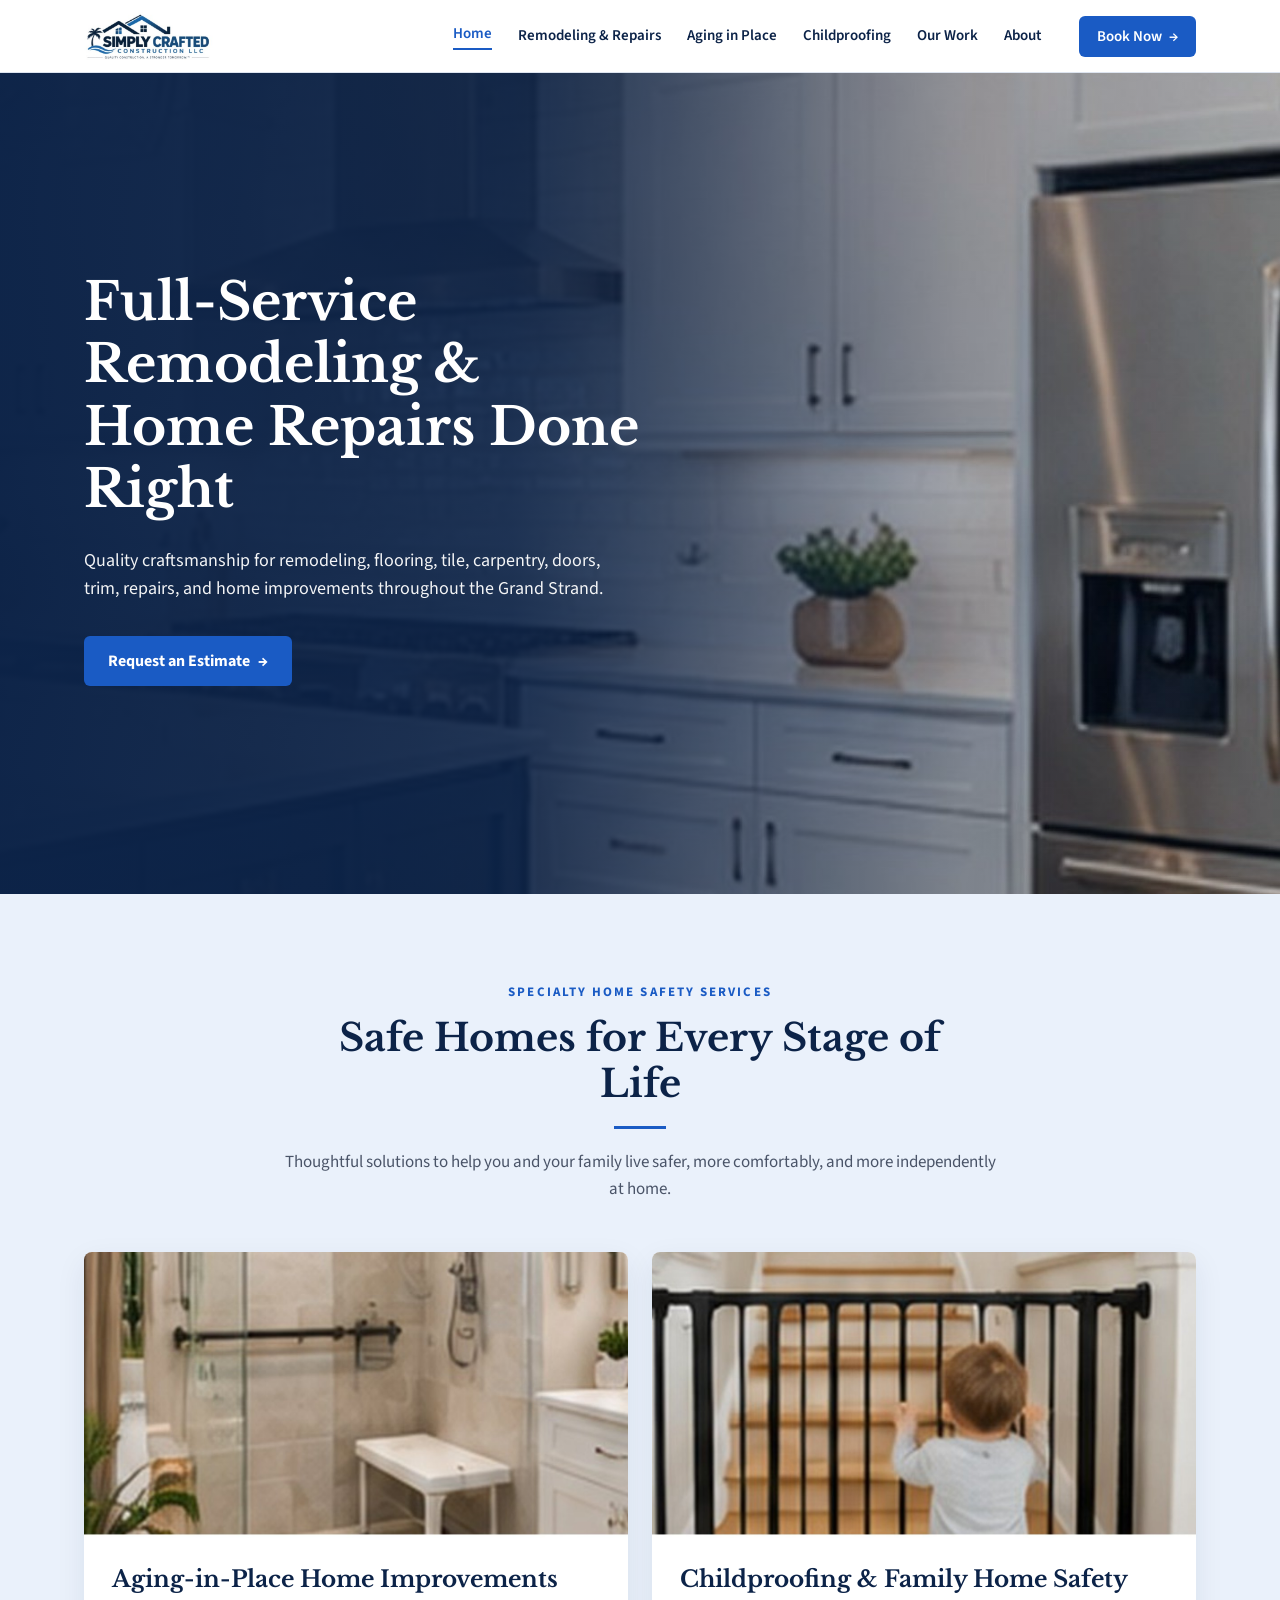
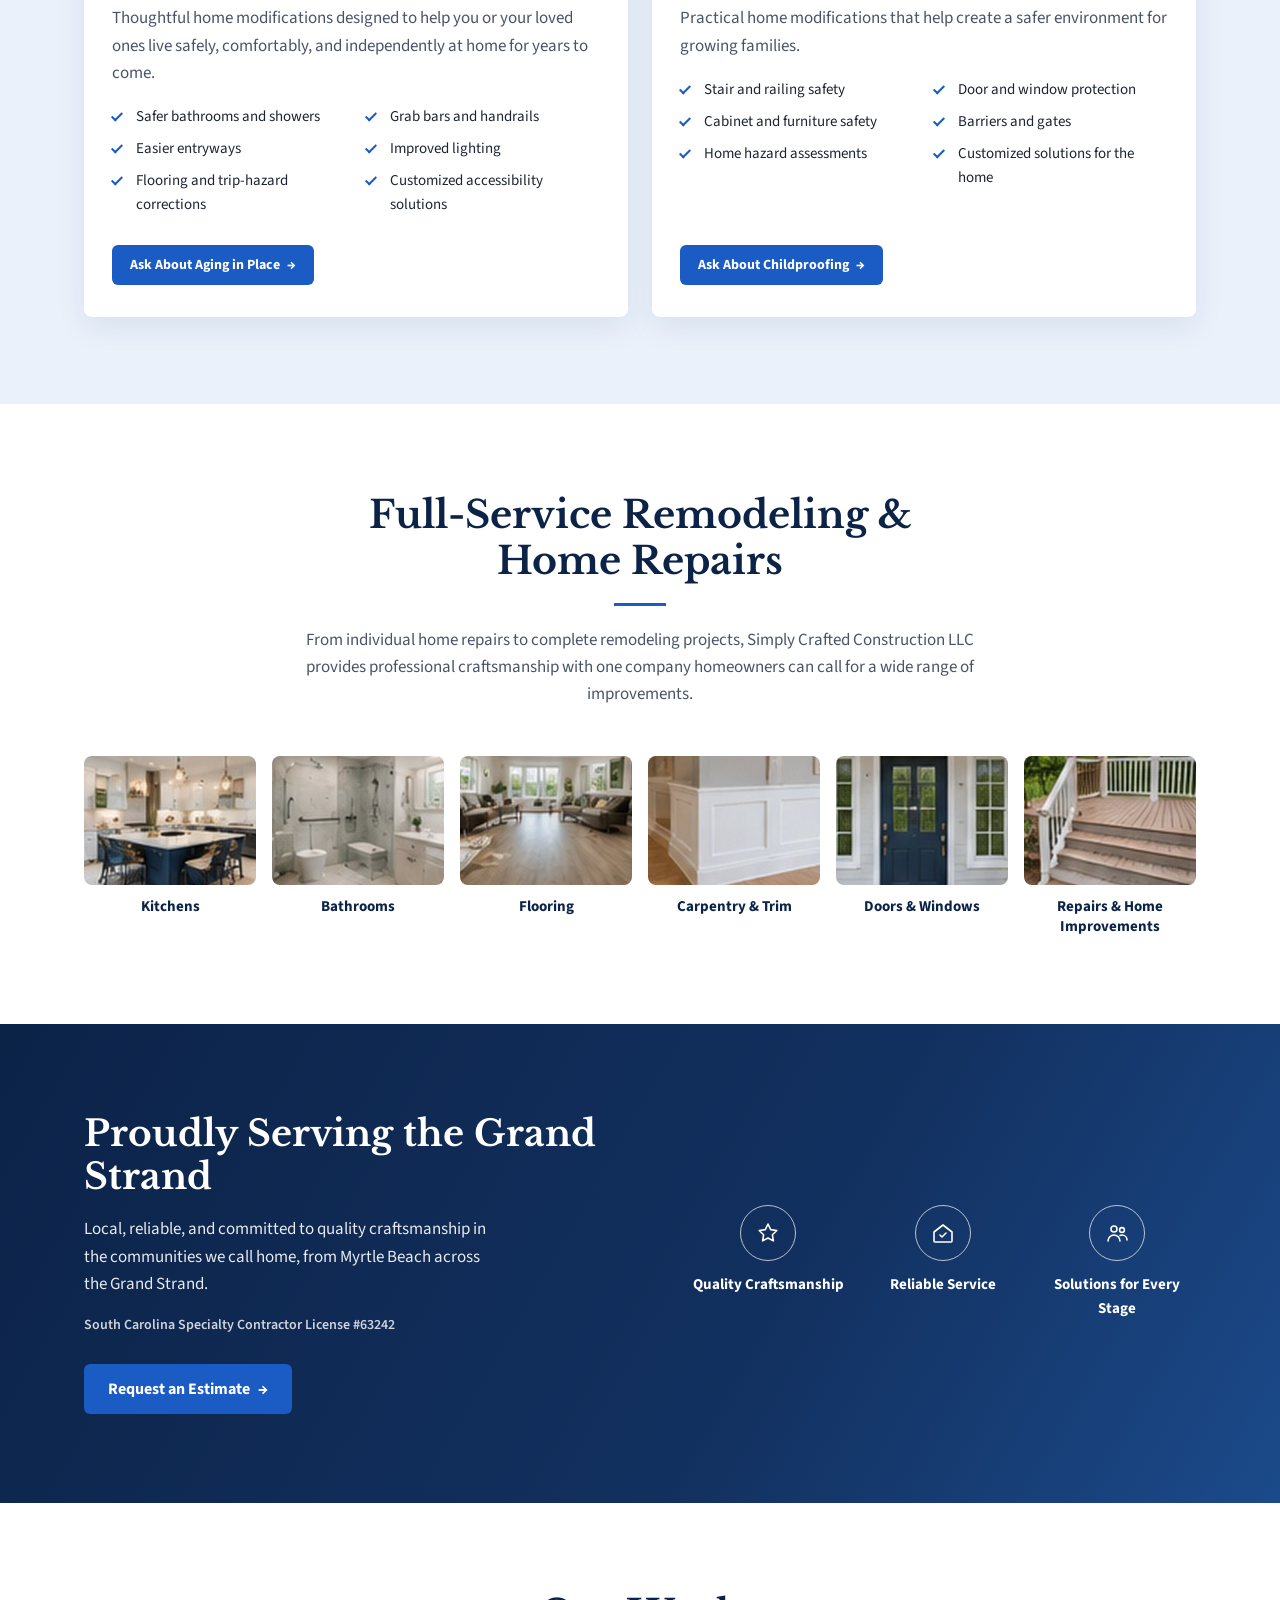
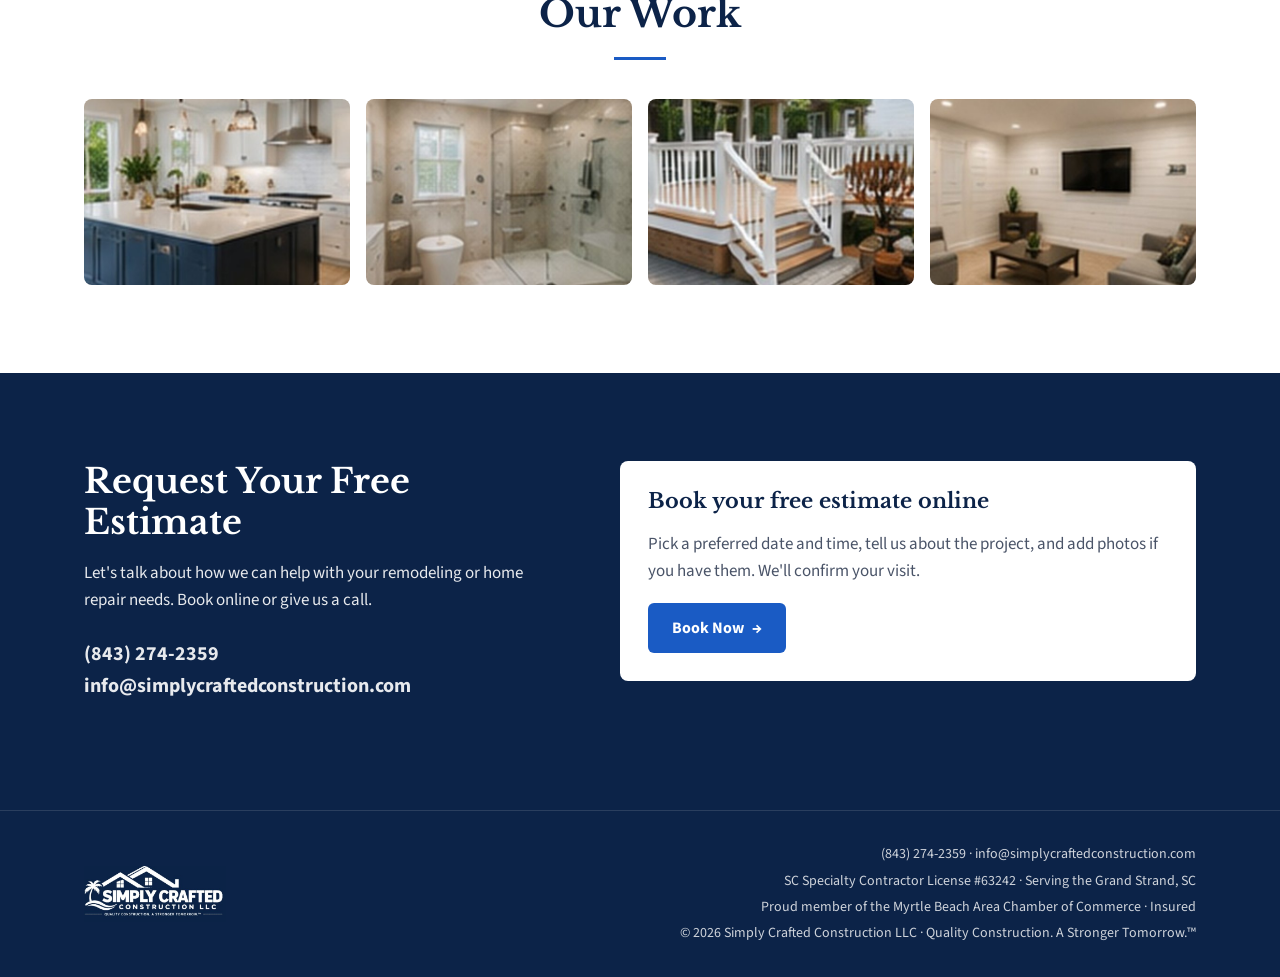
==== commit a4d62a18: "Add Chamber member line to footer" ====
--- a/index.html
+++ b/index.html
@@ -4,6 +4,7 @@
 <meta charset="utf-8">
 <meta name="viewport" content="width=device-width, initial-scale=1">
 <title>Simply Crafted Construction LLC | Remodeling &amp; Home Repairs | Grand Strand, SC</title>
+<link rel="canonical" href="https://simplycraftedconstruction.com/">
 <meta name="description" content="Full-service remodeling, home repairs, aging-in-place modifications and childproofing throughout the Grand Strand, SC. Request a free estimate from Simply Crafted Construction LLC.">
 <link rel="icon" href="images/logo.png">
 <link rel="preconnect" href="https://fonts.googleapis.com">
@@ -174,6 +175,7 @@
     <div class="footer-text">
       <p><a href="tel:8432742359"><span class="contact-phone-text">(843) 274-2359</span></a> · <a href="mailto:info@simplycraftedconstruction.com"><span class="contact-email-text">info@simplycraftedconstruction.com</span></a></p>
       <p>SC Specialty Contractor License #63242 · Serving the Grand Strand, SC</p>
+      <p class="chamber-member">Proud member of the <a href="https://www.myrtlebeachareachamber.com/" target="_blank" rel="noopener">Myrtle Beach Area Chamber of Commerce</a> · Insured</p>
       <p>© <span id="year">2026</span> Simply Crafted Construction LLC · Quality Construction. A Stronger Tomorrow.™</p>
     </div>
   </div>
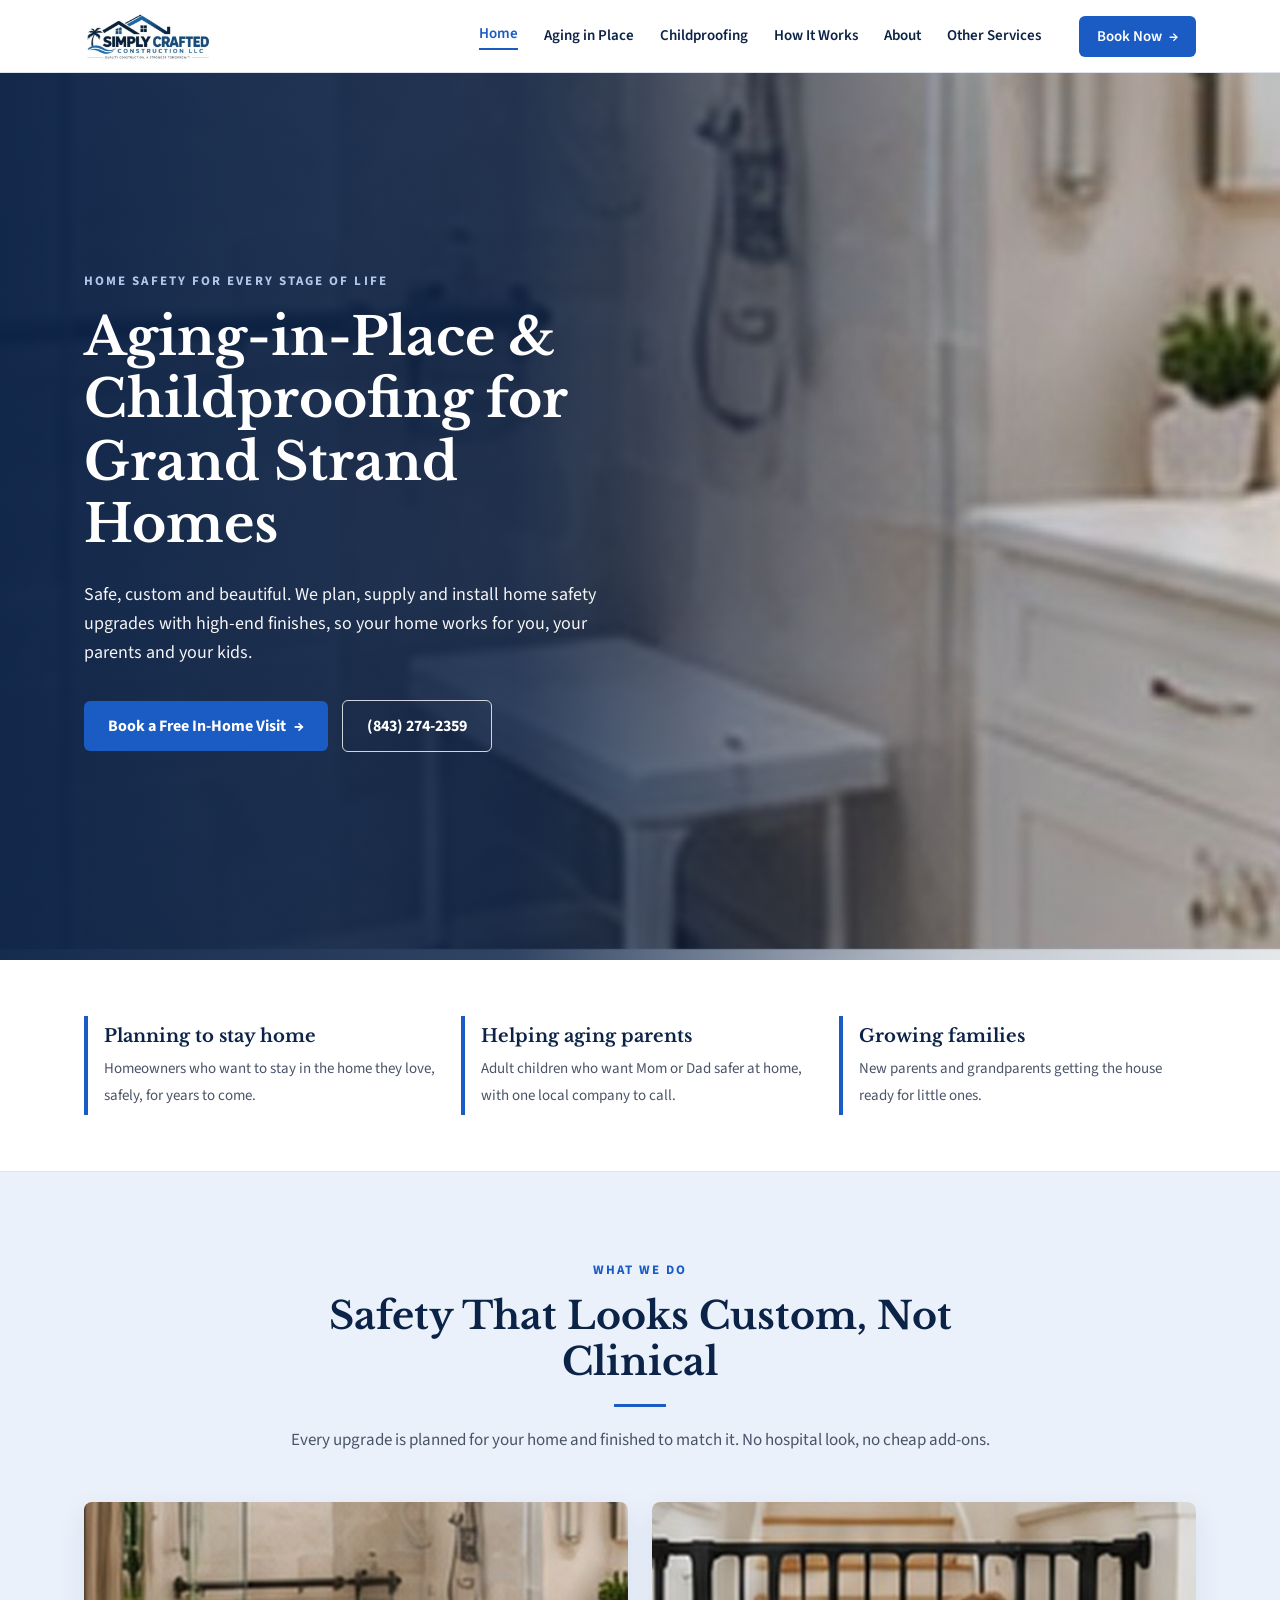
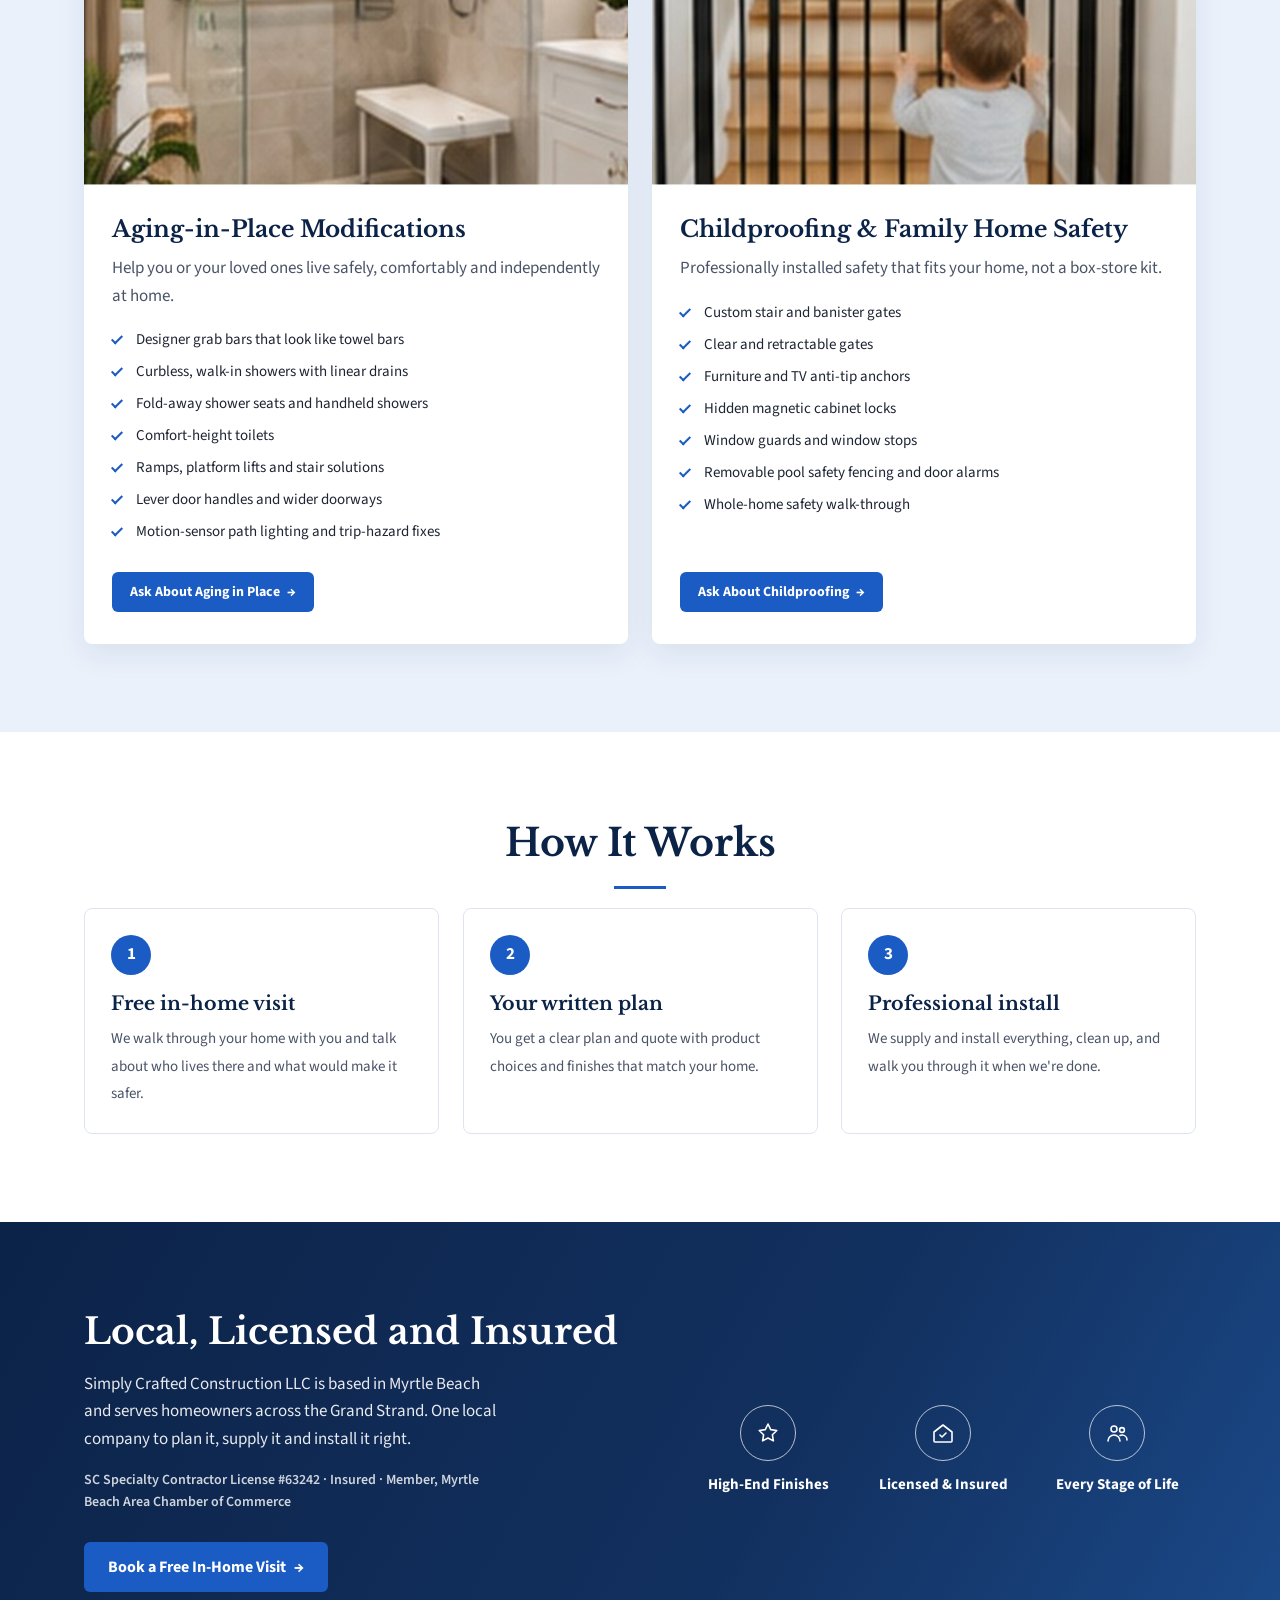
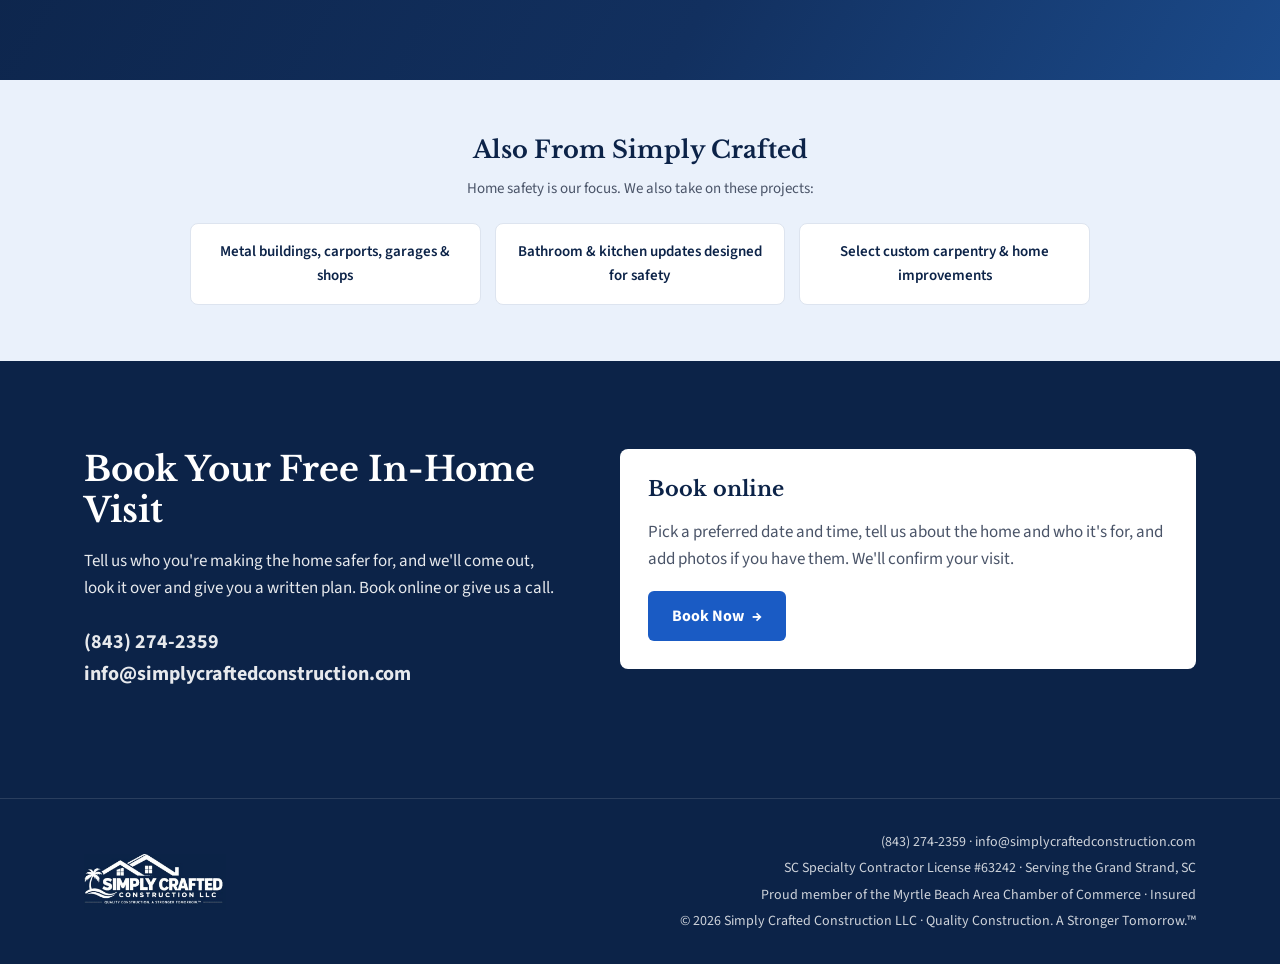
==== commit 199ec452: "New homepage: lead with aging in place + childproofing" ====
--- a/index.html
+++ b/index.html
@@ -3,16 +3,41 @@
 <head>
 <meta charset="utf-8">
 <meta name="viewport" content="width=device-width, initial-scale=1">
-<title>Simply Crafted Construction LLC | Remodeling &amp; Home Repairs | Grand Strand, SC</title>
+<title>Aging-in-Place &amp; Childproofing Contractor | Grand Strand, SC | Simply Crafted Construction LLC</title>
 <link rel="canonical" href="https://simplycraftedconstruction.com/">
-<meta name="description" content="Full-service remodeling, home repairs, aging-in-place modifications and childproofing throughout the Grand Strand, SC. Request a free estimate from Simply Crafted Construction LLC.">
+<meta name="description" content="Aging-in-place modifications and childproofing for Grand Strand homes, with high-end, custom finishes. Licensed SC contractor #63242. Free in-home estimate from Simply Crafted Construction LLC.">
 <link rel="icon" href="images/logo.png">
 <link rel="preconnect" href="https://fonts.googleapis.com">
 <link rel="preconnect" href="https://fonts.gstatic.com" crossorigin>
 <link href="https://fonts.googleapis.com/css2?family=Libre+Baskerville:wght@400;700&family=Source+Sans+3:wght@400;600;700&display=swap" rel="stylesheet">
 <link rel="stylesheet" href="styles.css">
+<style>
+  /* New-homepage additions (preview) */
+  html, body { overflow-x: clip; }
+  .hero { background-image: url(images/aging.jpg); }
+  .hero .eyebrow-light { text-transform: uppercase; letter-spacing: .16em; font-weight: 700; font-size: 13px; color: #b9d0f5; margin: 0 0 14px; }
+  .hero-actions { display: flex; flex-wrap: wrap; gap: 14px; align-items: center; }
+  .btn-ghost { background: transparent; border: 1.5px solid rgba(255,255,255,.8); }
+  .btn-ghost:hover { background: rgba(255,255,255,.12); }
+  .who { padding: 56px 0; border-bottom: 1px solid var(--line); }
+  .who-grid { display: grid; grid-template-columns: repeat(3, 1fr); gap: 20px; }
+  .who-grid div { border-left: 4px solid var(--blue); padding: 6px 0 6px 16px; }
+  .who-grid b { display: block; font-family: var(--serif); color: var(--navy); font-size: 18px; margin-bottom: 4px; }
+  .who-grid span { color: var(--muted); font-size: 15px; }
+  .card .checks { grid-template-columns: 1fr; }
+  .steps { list-style: none; padding: 0; margin: 0; display: grid; grid-template-columns: repeat(3, 1fr); gap: 24px; counter-reset: step; }
+  .steps li { background: var(--white); border: 1px solid var(--line); border-radius: var(--radius); padding: 26px; counter-increment: step; }
+  .steps li::before { content: counter(step); display: grid; place-items: center; width: 40px; height: 40px; border-radius: 50%; background: var(--blue); color: #fff; font-weight: 700; margin-bottom: 14px; }
+  .steps b { display: block; font-family: var(--serif); color: var(--navy); font-size: 19px; margin-bottom: 6px; }
+  .steps span { color: var(--muted); font-size: 15px; }
+  .also { background: var(--tint); padding: 56px 0; }
+  .also h2 { font-size: 24px; text-align: center; }
+  .also p.small { text-align: center; color: var(--muted); max-width: 620px; margin: 0 auto 22px; font-size: 15px; }
+  .also-list { list-style: none; padding: 0; margin: 0 auto; max-width: 900px; display: grid; grid-template-columns: repeat(3, 1fr); gap: 14px; }
+  .also-list li { background: var(--white); border: 1px solid var(--line); border-radius: var(--radius); padding: 16px; text-align: center; font-weight: 600; color: var(--navy); font-size: 15px; }
+  @media (max-width: 1000px) { .who-grid, .steps, .also-list { grid-template-columns: 1fr; } }
+</style>
 <script>
-  // Turn on scroll animations only if supported and the visitor allows motion.
   if ("IntersectionObserver" in window && !matchMedia("(prefers-reduced-motion: reduce)").matches) {
     document.documentElement.classList.add("reveal-on");
     setTimeout(function () { if (!window.__revealReady) document.documentElement.classList.remove("reveal-on"); }, 3000);
@@ -32,11 +57,11 @@
     </button>
     <nav id="site-nav" class="site-nav">
       <a href="#top" class="active">Home</a>
-      <a href="#services">Remodeling &amp; Repairs</a>
       <a href="#aging">Aging in Place</a>
       <a href="#childproofing">Childproofing</a>
-      <a href="#work">Our Work</a>
+      <a href="#how">How It Works</a>
       <a href="#about">About</a>
+      <a href="#also">Other Services</a>
       <a href="book.html" class="btn btn-sm nav-cta">Book Now <span aria-hidden="true">→</span></a>
     </nav>
   </div>
@@ -46,31 +71,44 @@
 
   <section class="hero">
     <div class="wrap hero-inner">
-      <h1 data-reveal>Full-Service Remodeling &amp; Home Repairs Done Right</h1>
-      <p data-reveal>Quality craftsmanship for remodeling, flooring, tile, carpentry, doors, trim, repairs, and home improvements throughout the Grand Strand.</p>
-      <div data-reveal><a href="book.html" class="btn">Request an Estimate <span aria-hidden="true">→</span></a></div>
+      <p class="eyebrow-light" data-reveal>Home Safety for Every Stage of Life</p>
+      <h1 data-reveal>Aging-in-Place &amp; Childproofing for Grand Strand Homes</h1>
+      <p data-reveal>Safe, custom and beautiful. We plan, supply and install home safety upgrades with high-end finishes, so your home works for you, your parents and your kids.</p>
+      <div class="hero-actions" data-reveal>
+        <a href="book.html" class="btn">Book a Free In-Home Visit <span aria-hidden="true">→</span></a>
+        <a href="tel:8432742359" class="btn btn-ghost contact-phone">(843) 274-2359</a>
+      </div>
+    </div>
+  </section>
+
+  <section class="who" aria-label="Who we help">
+    <div class="wrap who-grid">
+      <div data-reveal><b>Planning to stay home</b><span>Homeowners who want to stay in the home they love, safely, for years to come.</span></div>
+      <div data-reveal><b>Helping aging parents</b><span>Adult children who want Mom or Dad safer at home, with one local company to call.</span></div>
+      <div data-reveal><b>Growing families</b><span>New parents and grandparents getting the house ready for little ones.</span></div>
     </div>
   </section>
 
   <section class="safety">
     <div class="wrap">
-      <p class="eyebrow" data-reveal>Specialty Home Safety Services</p>
-      <h2 class="section-title" data-reveal>Safe Homes for Every Stage of Life</h2>
-      <p class="lede" data-reveal>Thoughtful solutions to help you and your family live safer, more comfortably, and more independently at home.</p>
+      <p class="eyebrow" data-reveal>What We Do</p>
+      <h2 class="section-title" data-reveal>Safety That Looks Custom, Not Clinical</h2>
+      <p class="lede" data-reveal>Every upgrade is planned for your home and finished to match it. No hospital look, no cheap add-ons.</p>
 
       <div class="cards">
         <article class="card" id="aging" data-reveal="left">
           <img src="images/aging.jpg" alt="Accessible bathroom with grab bar and shower bench" loading="lazy">
           <div class="card-body">
-            <h3>Aging-in-Place Home Improvements</h3>
-            <p>Thoughtful home modifications designed to help you or your loved ones live safely, comfortably, and independently at home for years to come.</p>
+            <h3>Aging-in-Place Modifications</h3>
+            <p>Help you or your loved ones live safely, comfortably and independently at home.</p>
             <ul class="checks">
-              <li>Safer bathrooms and showers</li>
-              <li>Grab bars and handrails</li>
-              <li>Easier entryways</li>
-              <li>Improved lighting</li>
-              <li>Flooring and trip-hazard corrections</li>
-              <li>Customized accessibility solutions</li>
+              <li>Designer grab bars that look like towel bars</li>
+              <li>Curbless, walk-in showers with linear drains</li>
+              <li>Fold-away shower seats and handheld showers</li>
+              <li>Comfort-height toilets</li>
+              <li>Ramps, platform lifts and stair solutions</li>
+              <li>Lever door handles and wider doorways</li>
+              <li>Motion-sensor path lighting and trip-hazard fixes</li>
             </ul>
             <a href="book.html" class="btn btn-sm" data-service="Aging in Place">Ask About Aging in Place <span aria-hidden="true">→</span></a>
           </div>
@@ -80,14 +118,15 @@
           <img src="images/childproof.jpg" alt="Toddler at a safety gate at the bottom of a staircase" loading="lazy">
           <div class="card-body">
             <h3>Childproofing &amp; Family Home Safety</h3>
-            <p>Practical home modifications that help create a safer environment for growing families.</p>
+            <p>Professionally installed safety that fits your home, not a box-store kit.</p>
             <ul class="checks">
-              <li>Stair and railing safety</li>
-              <li>Door and window protection</li>
-              <li>Cabinet and furniture safety</li>
-              <li>Barriers and gates</li>
-              <li>Home hazard assessments</li>
-              <li>Customized solutions for the home</li>
+              <li>Custom stair and banister gates</li>
+              <li>Clear and retractable gates</li>
+              <li>Furniture and TV anti-tip anchors</li>
+              <li>Hidden magnetic cabinet locks</li>
+              <li>Window guards and window stops</li>
+              <li>Removable pool safety fencing and door alarms</li>
+              <li>Whole-home safety walk-through</li>
             </ul>
             <a href="book.html" class="btn btn-sm" data-service="Childproofing">Ask About Childproofing <span aria-hidden="true">→</span></a>
           </div>
@@ -96,72 +135,67 @@
     </div>
   </section>
 
-  <section class="services" id="services">
+  <section id="how">
     <div class="wrap">
-      <h2 class="section-title" data-reveal>Full-Service Remodeling &amp; Home Repairs</h2>
-      <p class="lede" data-reveal>From individual home repairs to complete remodeling projects, Simply Crafted Construction LLC provides professional craftsmanship with one company homeowners can call for a wide range of improvements.</p>
-      <ul class="tiles">
-        <li data-reveal><img src="images/kitchens.jpg" alt="" loading="lazy"><span>Kitchens</span></li>
-        <li data-reveal><img src="images/bathrooms.jpg" alt="" loading="lazy"><span>Bathrooms</span></li>
-        <li data-reveal><img src="images/flooring.jpg" alt="" loading="lazy"><span>Flooring</span></li>
-        <li data-reveal><img src="images/carpentry.jpg" alt="" loading="lazy"><span>Carpentry &amp; Trim</span></li>
-        <li data-reveal><img src="images/doors.jpg" alt="" loading="lazy"><span>Doors &amp; Windows</span></li>
-        <li data-reveal><img src="images/repairs.jpg" alt="" loading="lazy"><span>Repairs &amp; Home Improvements</span></li>
-      </ul>
+      <h2 class="section-title" data-reveal>How It Works</h2>
+      <ol class="steps">
+        <li data-reveal><b>Free in-home visit</b><span>We walk through your home with you and talk about who lives there and what would make it safer.</span></li>
+        <li data-reveal><b>Your written plan</b><span>You get a clear plan and quote with product choices and finishes that match your home.</span></li>
+        <li data-reveal><b>Professional install</b><span>We supply and install everything, clean up, and walk you through it when we're done.</span></li>
+      </ol>
     </div>
   </section>
 
   <section class="area" id="about">
     <div class="wrap area-inner">
       <div data-reveal="left">
-        <h2>Proudly Serving the Grand Strand</h2>
-        <p>Local, reliable, and committed to quality craftsmanship in the communities we call home, from Myrtle Beach across the Grand Strand.</p>
-        <p class="license">South Carolina Specialty Contractor License #63242</p>
-        <a href="book.html" class="btn">Request an Estimate <span aria-hidden="true">→</span></a>
+        <h2>Local, Licensed and Insured</h2>
+        <p>Simply Crafted Construction LLC is based in Myrtle Beach and serves homeowners across the Grand Strand. One local company to plan it, supply it and install it right.</p>
+        <p class="license">SC Specialty Contractor License #63242 · Insured · Member, Myrtle Beach Area Chamber of Commerce</p>
+        <a href="book.html" class="btn">Book a Free In-Home Visit <span aria-hidden="true">→</span></a>
       </div>
       <ul class="values">
         <li data-reveal="zoom">
           <span class="icon"><svg viewBox="0 0 24 24" aria-hidden="true"><path d="M12 3l2.7 5.6 6.1.9-4.4 4.3 1 6.1L12 17l-5.4 2.9 1-6.1-4.4-4.3 6.1-.9z"/></svg></span>
-          Quality Craftsmanship
+          High-End Finishes
         </li>
         <li data-reveal="zoom">
           <span class="icon"><svg viewBox="0 0 24 24" aria-hidden="true"><path d="M3 11l9-7 9 7v9a1 1 0 0 1-1 1H4a1 1 0 0 1-1-1z"/><path d="M9 14l2 2 4-4"/></svg></span>
-          Reliable Service
+          Licensed &amp; Insured
         </li>
         <li data-reveal="zoom">
           <span class="icon"><svg viewBox="0 0 24 24" aria-hidden="true"><circle cx="9" cy="8" r="3"/><circle cx="17" cy="9" r="2.4"/><path d="M3 20c0-3.3 2.7-6 6-6s6 2.7 6 6"/><path d="M15 14.5c.6-.3 1.3-.5 2-.5 2.8 0 5 2.2 5 5"/></svg></span>
-          Solutions for Every Stage
+          Every Stage of Life
         </li>
       </ul>
     </div>
   </section>
 
-  <section class="work" id="work">
+  <section class="also" id="also">
     <div class="wrap">
-      <h2 class="section-title" data-reveal>Our Work</h2>
-      <!-- Replace these with real Simply Crafted project photos before running ads. -->
-      <div class="gallery">
-        <img data-reveal="zoom" src="images/work1.jpg" alt="Kitchen remodel with navy island" loading="lazy">
-        <img data-reveal="zoom" src="images/work2.jpg" alt="Bathroom with walk-in glass shower" loading="lazy">
-        <img data-reveal="zoom" src="images/work3.jpg" alt="Porch and deck with white railings" loading="lazy">
-        <img data-reveal="zoom" src="images/work4.jpg" alt="Living room with shiplap accent wall" loading="lazy">
-      </div>
+      <h2>Also From Simply Crafted</h2>
+      <p class="small">Home safety is our focus. We also take on these projects:</p>
+      <ul class="also-list">
+        <li>Metal buildings, carports, garages &amp; shops</li>
+        <li>Bathroom &amp; kitchen updates designed for safety</li>
+        <li>Select custom carpentry &amp; home improvements</li>
+      </ul>
     </div>
   </section>
 
   <section class="estimate" id="estimate">
     <div class="wrap estimate-inner">
       <div class="estimate-copy" data-reveal="left">
-        <h2>Request Your Free Estimate</h2>
-        <p>Let's talk about how we can help with your remodeling or home repair needs. Book online or give us a call.</p>
+        <h2>Book Your Free In-Home Visit</h2>
+        <p>Tell us who you're making the home safer for, and we'll come out, look it over and give you a written plan. Book online or give us a call.</p>
         <p class="contact-line">
           <a href="tel:8432742359" class="contact-phone">(843) 274-2359</a><br>
           <a href="mailto:info@simplycraftedconstruction.com" class="contact-email">info@simplycraftedconstruction.com</a>
         </p>
       </div>
       <div class="estimate-form book-cta" data-reveal="right">
-        <h3>Book your free estimate online</h3>
-        <p>Pick a preferred date and time, tell us about the project, and add photos if you have them. We'll confirm your visit.</p>
+        <h3>Book online</h3>
+        <p>Pick a preferred date and time, tell us about the home and who it's for, and add photos if you have them. We'll confirm your visit.</p>
         <a href="book.html" class="btn full">Book Now <span aria-hidden="true">→</span></a>
       </div>
     </div>
@@ -182,28 +216,17 @@
 </footer>
 
 <script>
-  // ===== Edit these two lines with the real contact info =====
   const BUSINESS_PHONE = "(843) 274-2359";
   const BUSINESS_EMAIL = "info@simplycraftedconstruction.com";
-  // ===========================================================
-
   document.querySelectorAll(".contact-phone").forEach(a => { a.textContent = BUSINESS_PHONE; a.href = "tel:" + BUSINESS_PHONE.replace(/[^\d+]/g, ""); });
   document.querySelectorAll(".contact-email").forEach(a => { a.textContent = BUSINESS_EMAIL; a.href = "mailto:" + BUSINESS_EMAIL; });
   document.querySelectorAll(".contact-phone-text").forEach(s => s.textContent = BUSINESS_PHONE);
   document.querySelectorAll(".contact-email-text").forEach(s => s.textContent = BUSINESS_EMAIL);
   document.getElementById("year").textContent = new Date().getFullYear();
-
-  // Mobile menu
   const toggle = document.querySelector(".menu-toggle");
   const nav = document.getElementById("site-nav");
-  toggle.addEventListener("click", () => {
-    const open = nav.classList.toggle("open");
-    toggle.setAttribute("aria-expanded", open);
-  });
-  nav.querySelectorAll("a").forEach(a => a.addEventListener("click", () => {
-    nav.classList.remove("open"); toggle.setAttribute("aria-expanded", false);
-  }));
-
+  toggle.addEventListener("click", () => { const open = nav.classList.toggle("open"); toggle.setAttribute("aria-expanded", open); });
+  nav.querySelectorAll("a").forEach(a => a.addEventListener("click", () => { nav.classList.remove("open"); toggle.setAttribute("aria-expanded", false); }));
 </script>
 </body>
 </html>
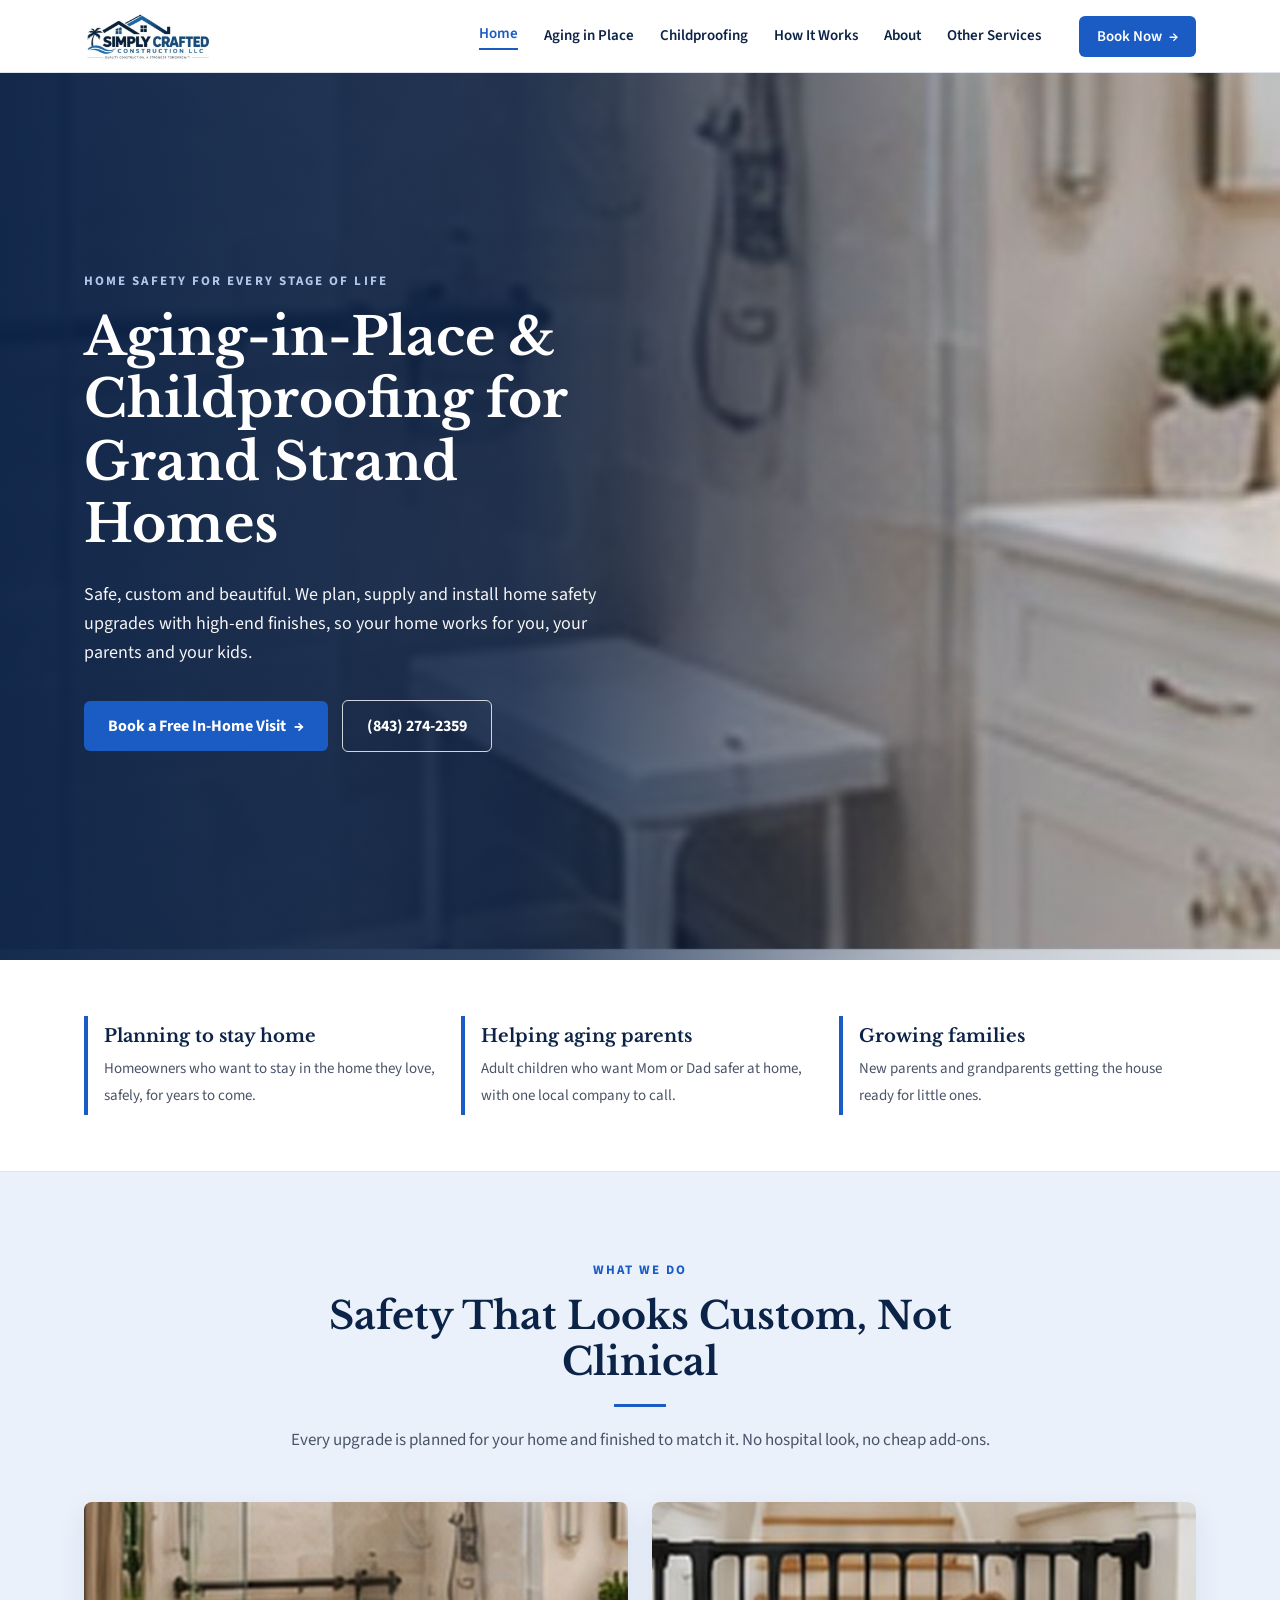
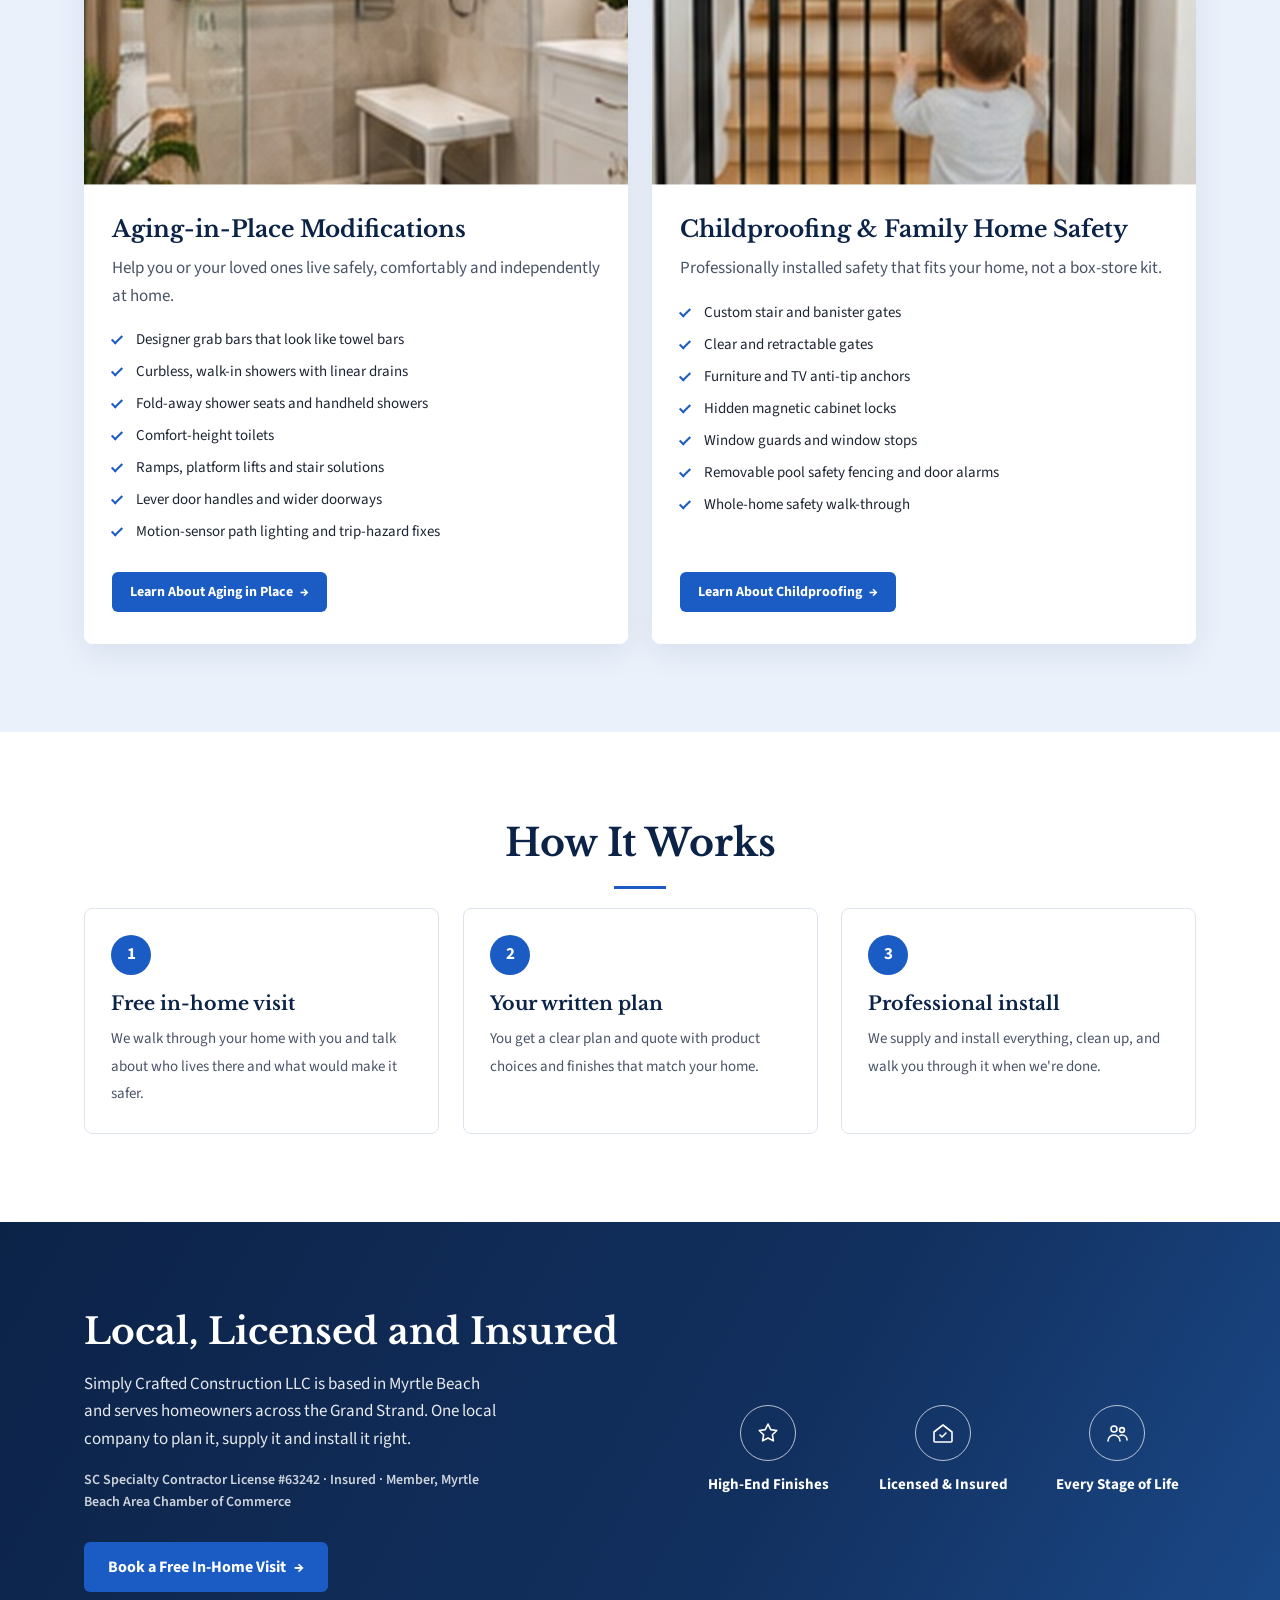
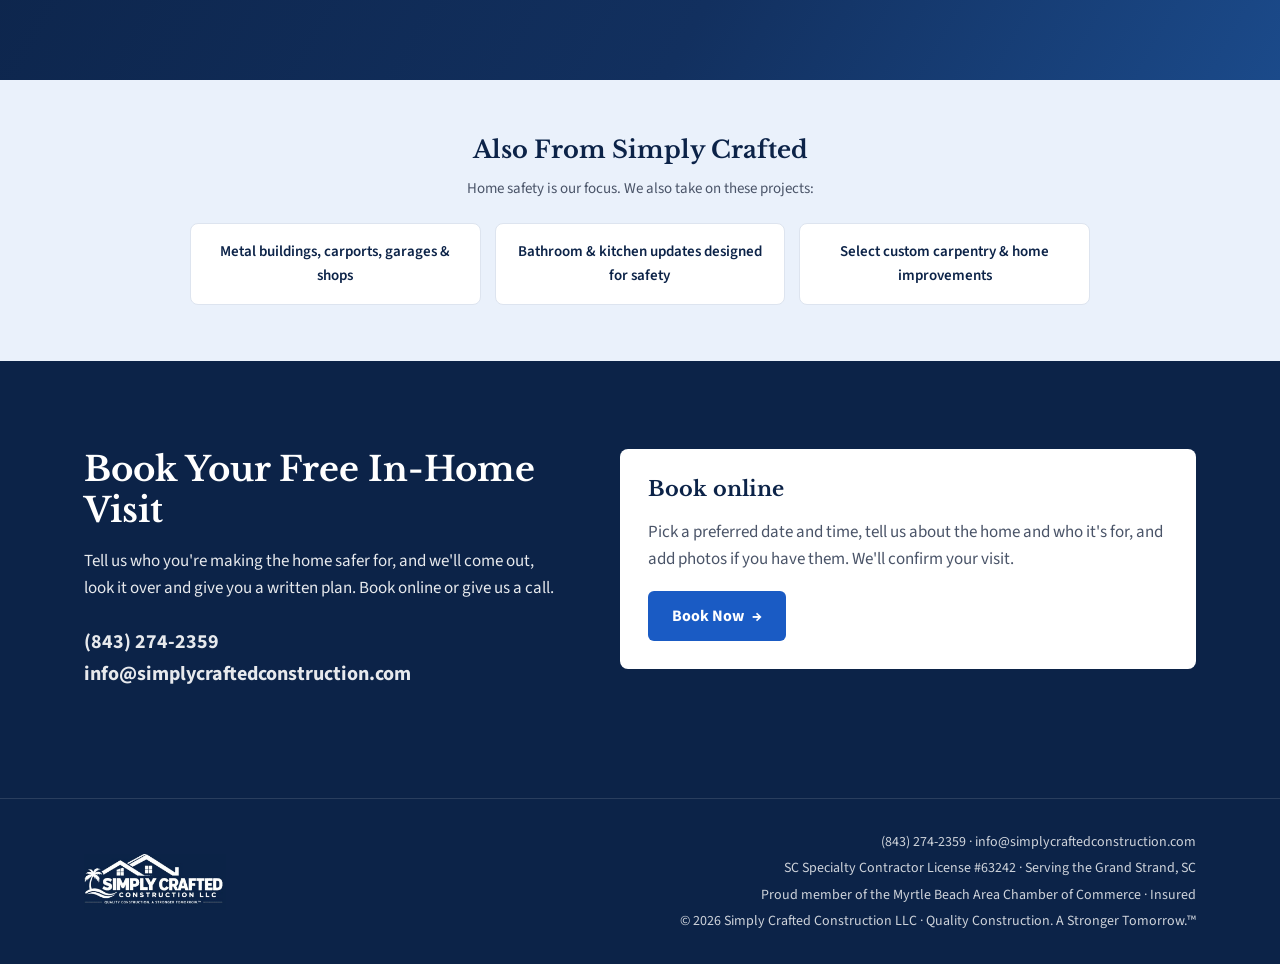
==== commit 35f0b3e8: "Add Aging in Place + Childproofing pages, link from homepage, update sitemap" ====
--- a/index.html
+++ b/index.html
@@ -57,8 +57,8 @@
     </button>
     <nav id="site-nav" class="site-nav">
       <a href="#top" class="active">Home</a>
-      <a href="#aging">Aging in Place</a>
-      <a href="#childproofing">Childproofing</a>
+      <a href="aging-in-place-myrtle-beach.html">Aging in Place</a>
+      <a href="childproofing-myrtle-beach.html">Childproofing</a>
       <a href="#how">How It Works</a>
       <a href="#about">About</a>
       <a href="#also">Other Services</a>
@@ -110,7 +110,7 @@
               <li>Lever door handles and wider doorways</li>
               <li>Motion-sensor path lighting and trip-hazard fixes</li>
             </ul>
-            <a href="book.html" class="btn btn-sm" data-service="Aging in Place">Ask About Aging in Place <span aria-hidden="true">→</span></a>
+            <a href="aging-in-place-myrtle-beach.html" class="btn btn-sm" data-service="Aging in Place">Learn About Aging in Place <span aria-hidden="true">→</span></a>
           </div>
         </article>
 
@@ -128,7 +128,7 @@
               <li>Removable pool safety fencing and door alarms</li>
               <li>Whole-home safety walk-through</li>
             </ul>
-            <a href="book.html" class="btn btn-sm" data-service="Childproofing">Ask About Childproofing <span aria-hidden="true">→</span></a>
+            <a href="childproofing-myrtle-beach.html" class="btn btn-sm" data-service="Childproofing">Learn About Childproofing <span aria-hidden="true">→</span></a>
           </div>
         </article>
       </div>
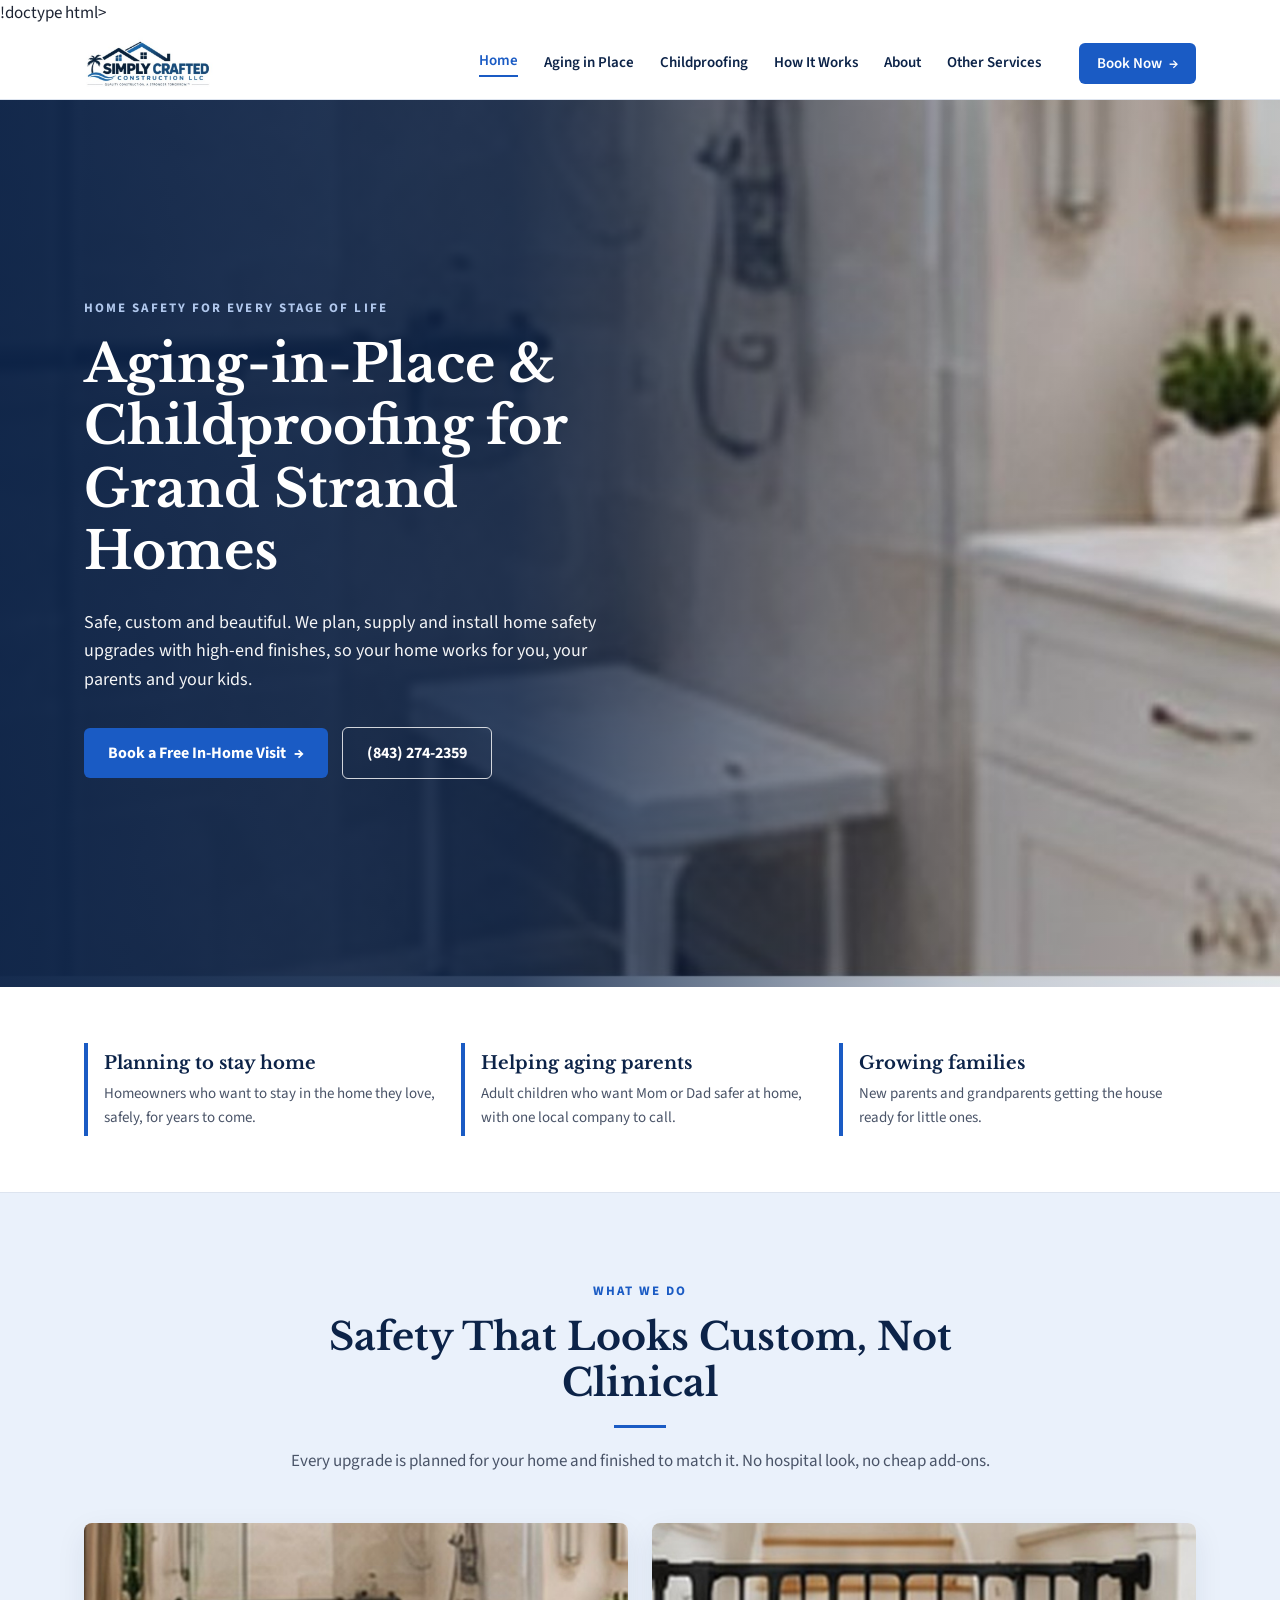
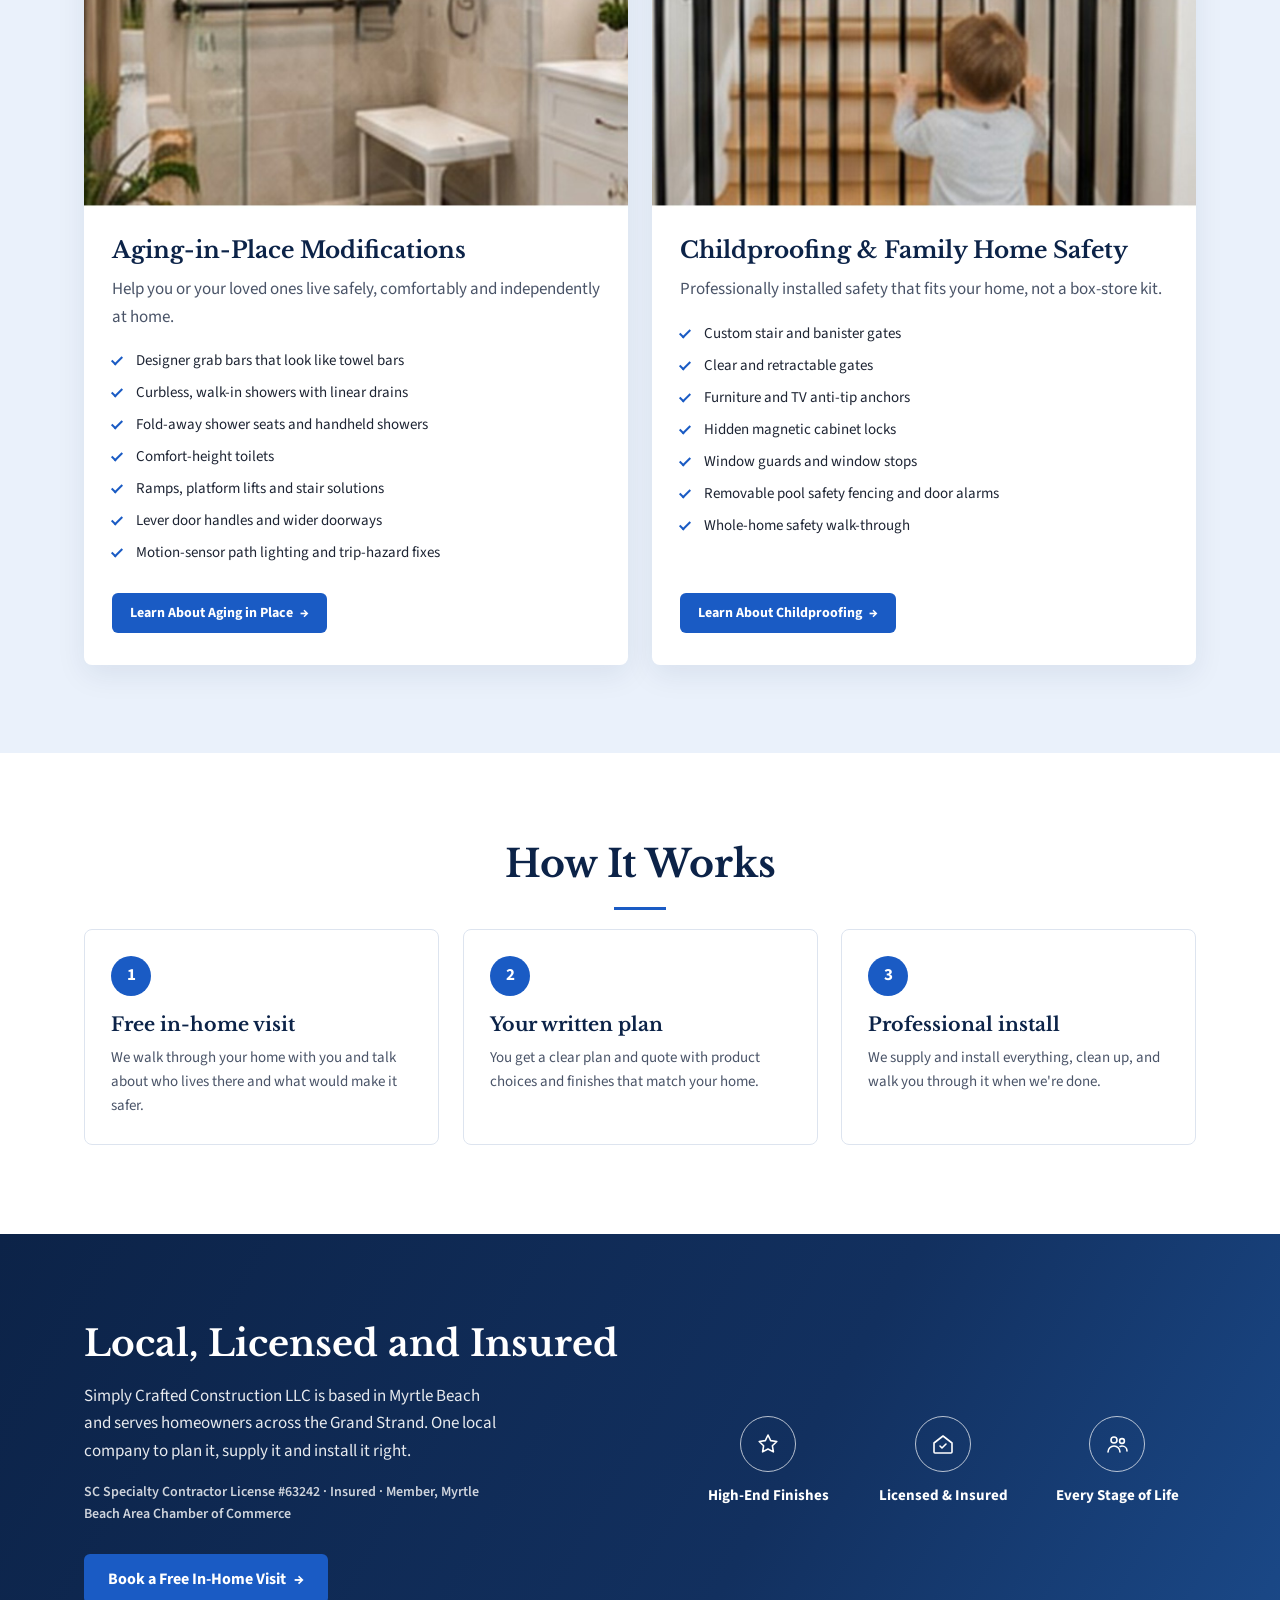
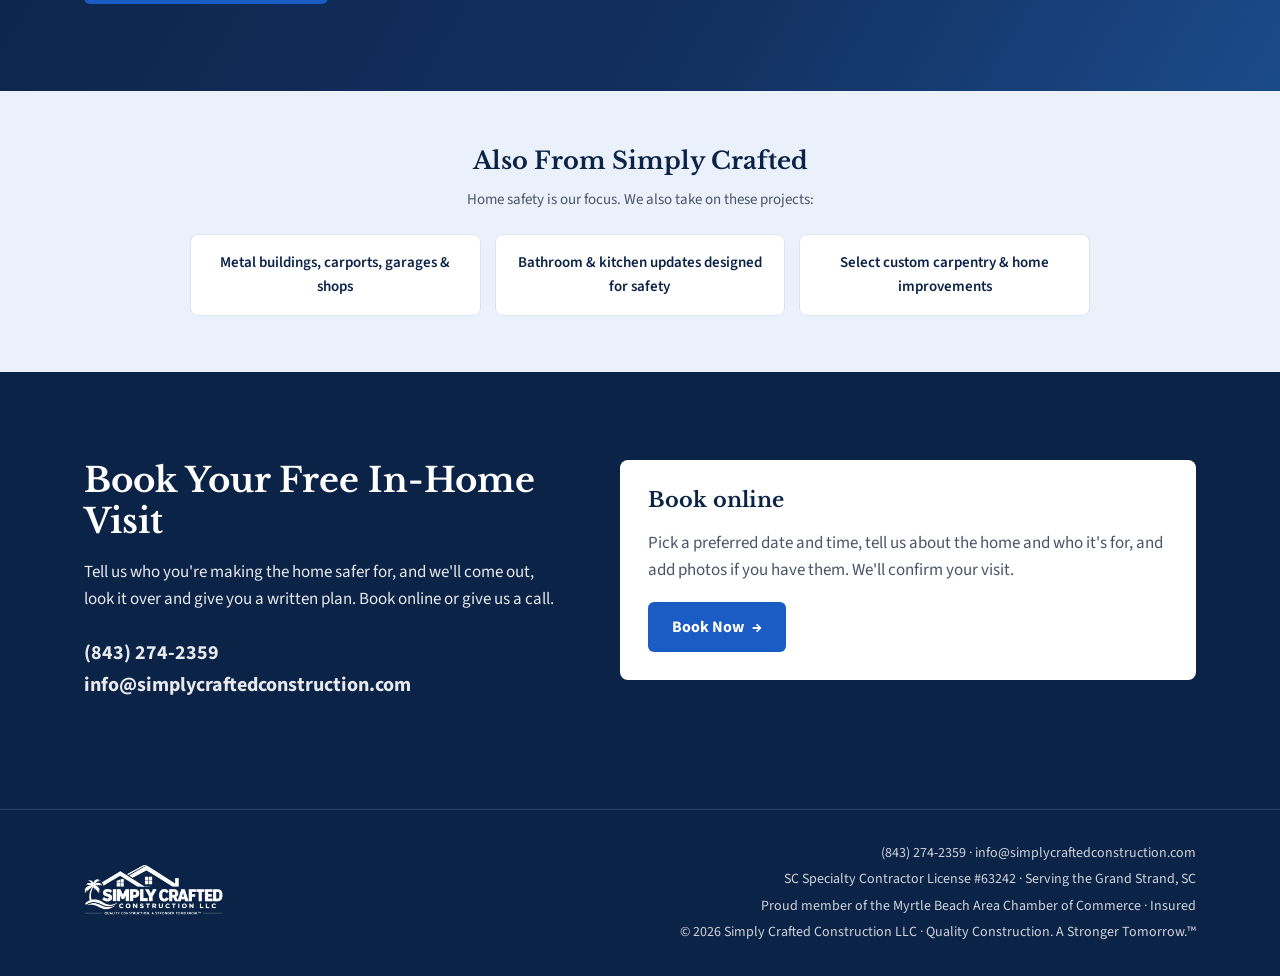
==== commit ca660c7a: "Add Google Analytics tag to all pages" ====
--- a/index.html
+++ b/index.html
@@ -1,6 +1,13 @@
-<!doctype html>
+!doctype html>
 <html lang="en">
 <head>
+<!-- Google tag (Analytics) -->
+<script async src="https://www.googletagmanager.com/gtm.js?id=GTM-NZPQBCB5"></script>
+<script>
+  window.dataLayer = window.dataLayer || [];
+  function gtag(){dataLayer.push(arguments);}
+  gtag('js', new Date());
+</script>
 <meta charset="utf-8">
 <meta name="viewport" content="width=device-width, initial-scale=1">
 <title>Aging-in-Place &amp; Childproofing Contractor | Grand Strand, SC | Simply Crafted Construction LLC</title>
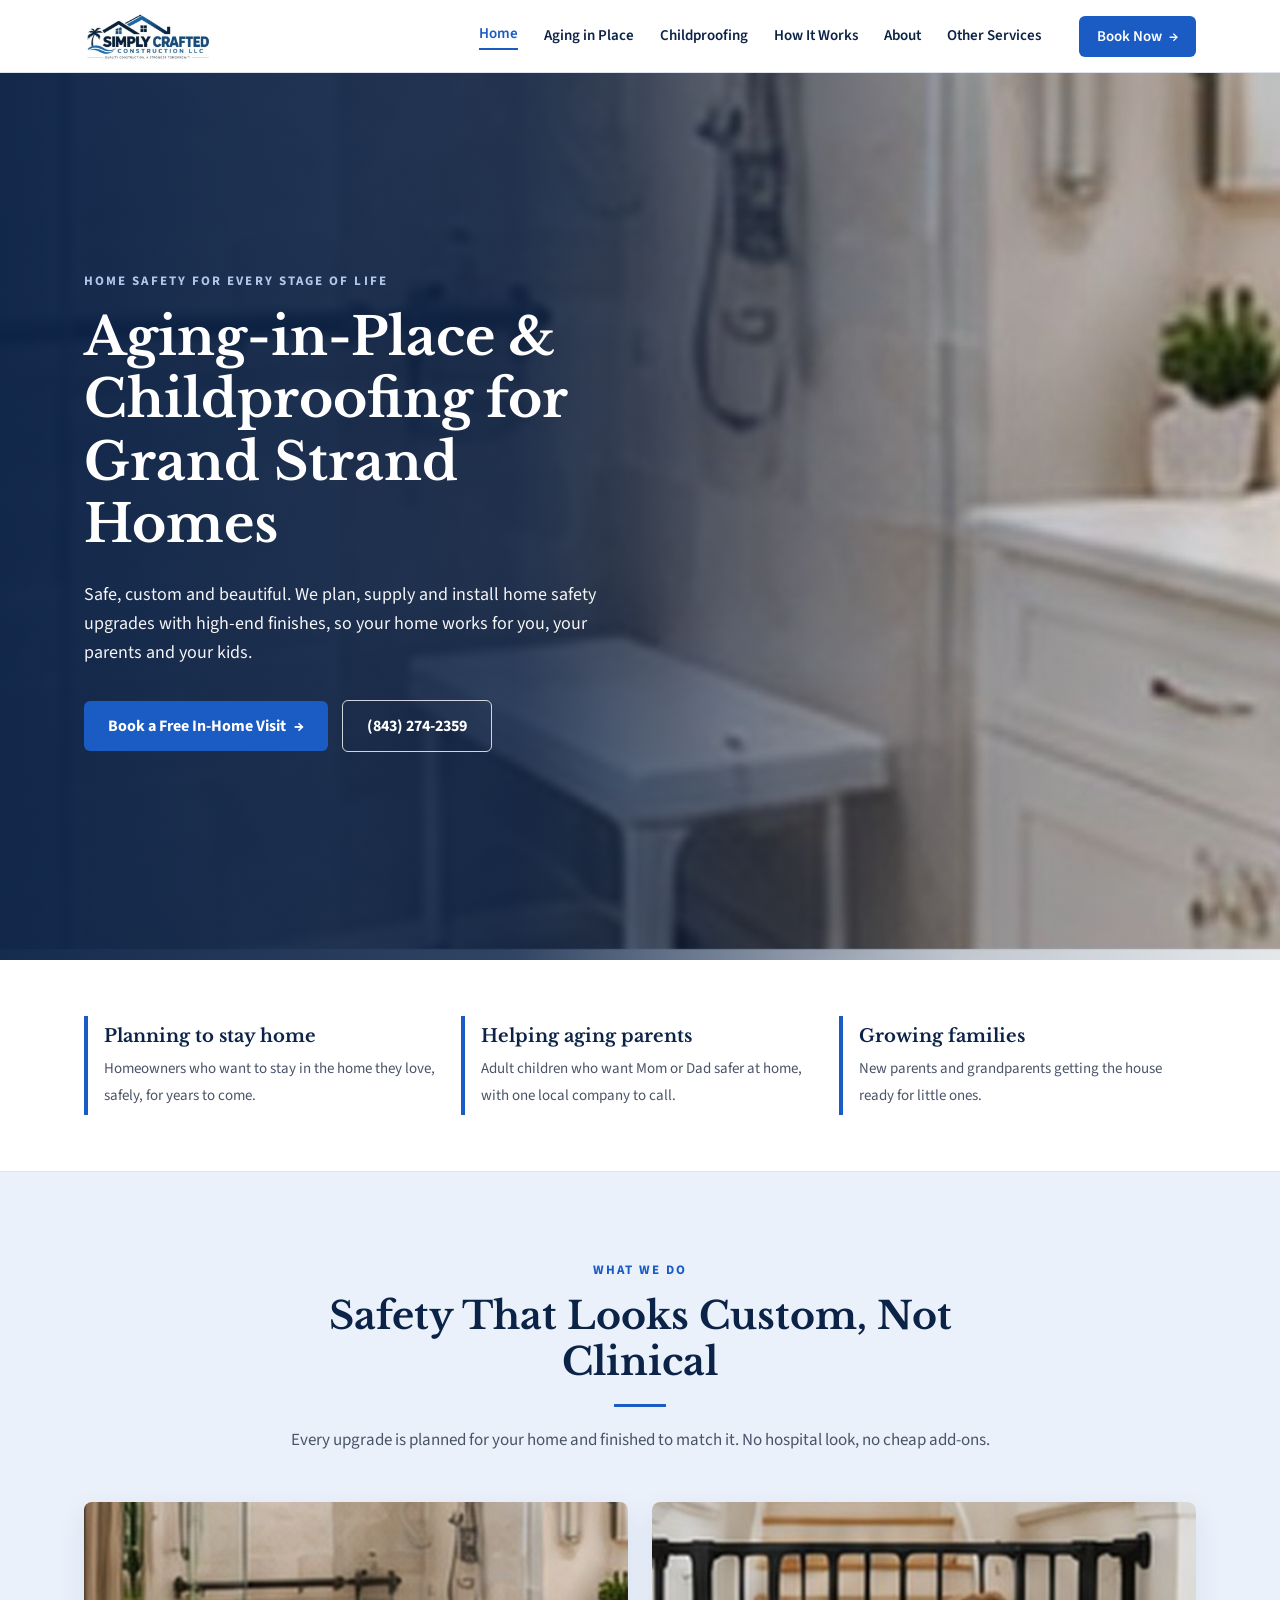
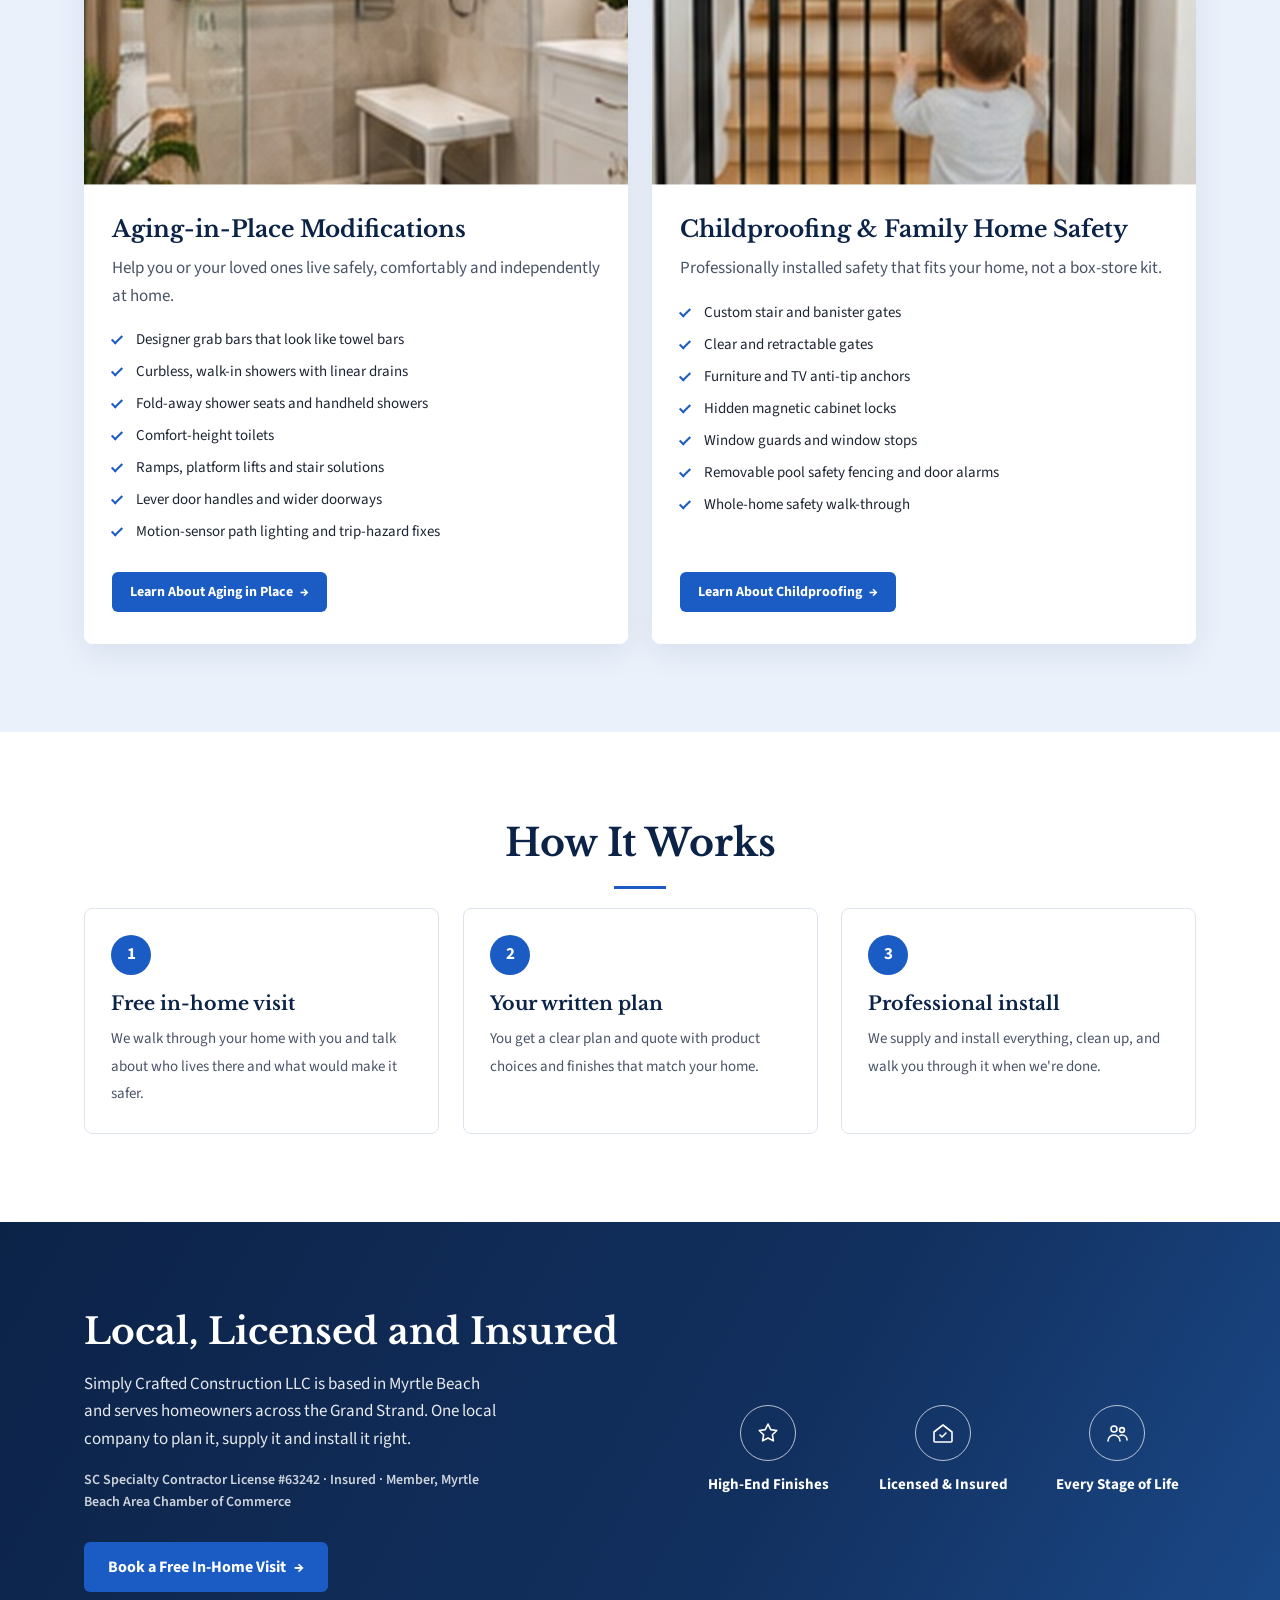
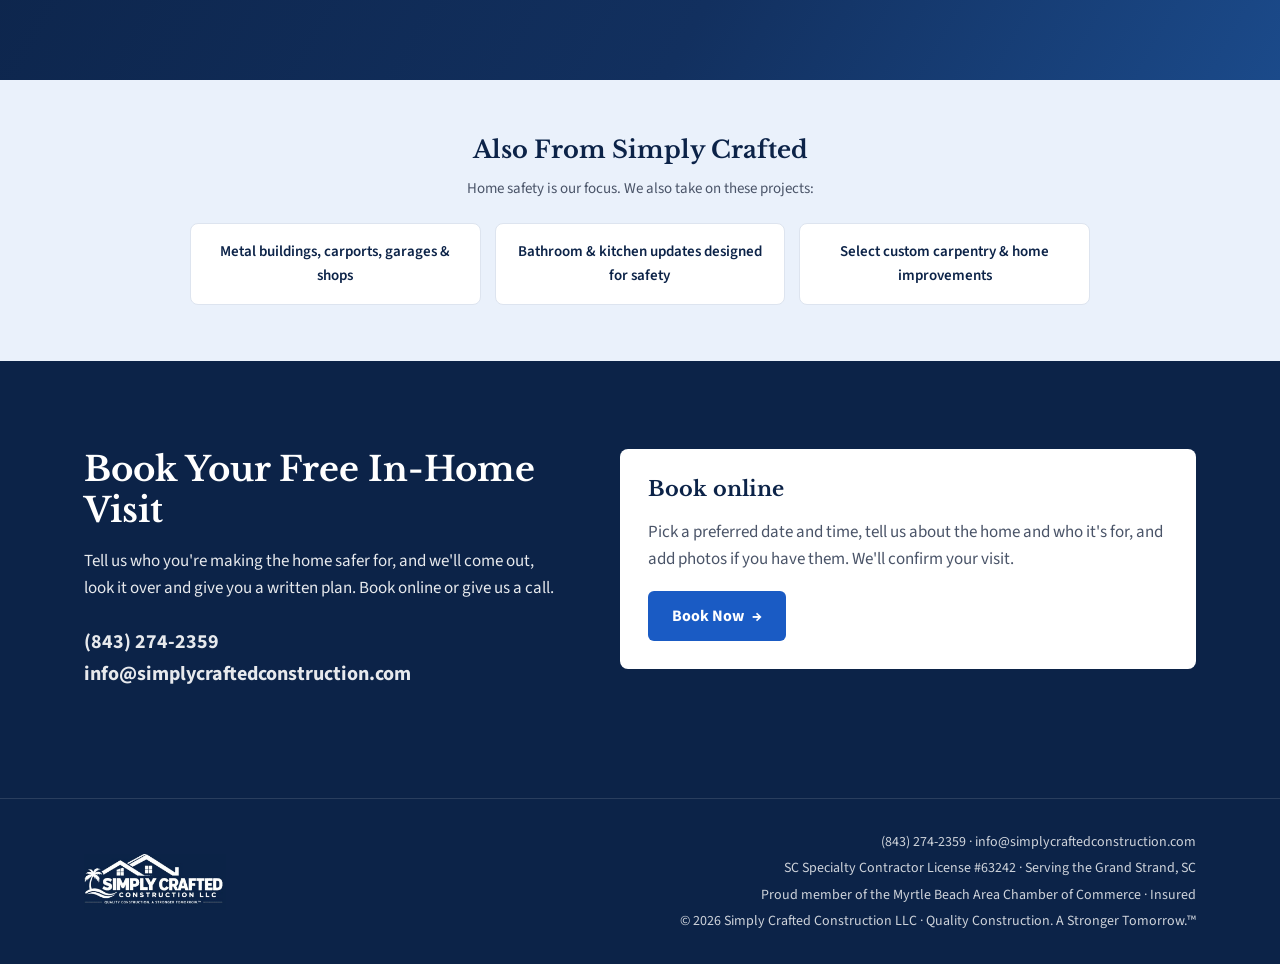
==== commit 50a51874: "Fix missing < in doctype on all pages" ====
--- a/index.html
+++ b/index.html
@@ -1,4 +1,4 @@
-!doctype html>
+<!doctype html>
 <html lang="en">
 <head>
 <!-- Google tag (Analytics) -->
